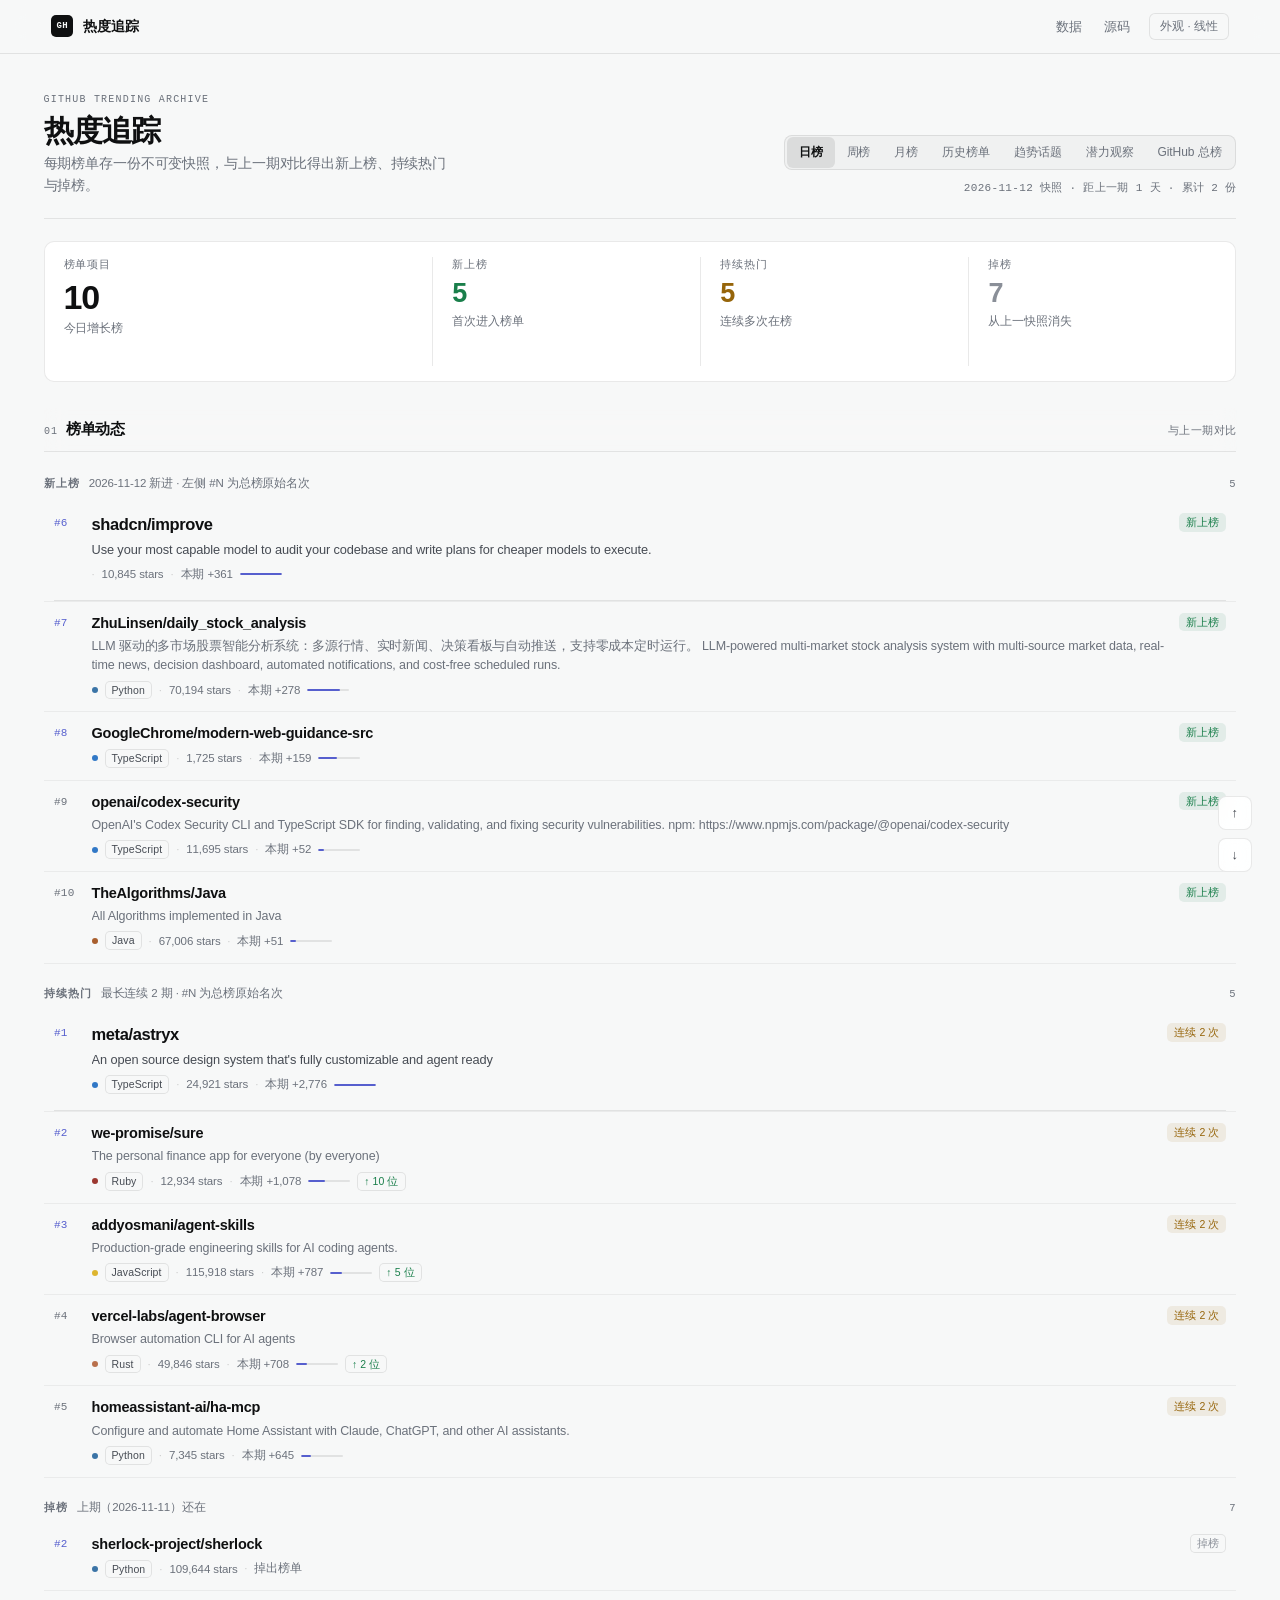
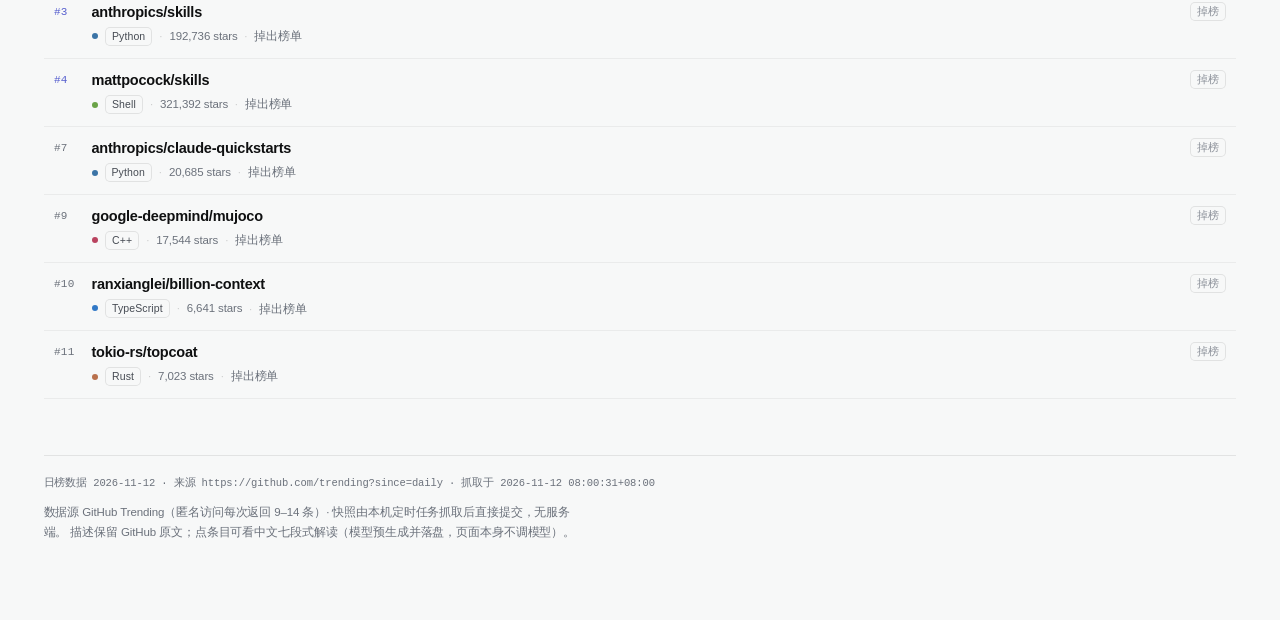
==== index.html @ ad732424 "feat(design): 新皮肤「线性」——Linear 视觉语言重做（冷调中性灰+单一靛紫、亮度递进层级、去辉光/纸纹/强调色条）；默认皮肤切换为线性，外观按钮在 线性↔纸感 间循环" ====
<!doctype html>
<html lang="zh-CN" data-skin="linear">
<head>
<meta charset="utf-8" />
<meta name="viewport" content="width=device-width, initial-scale=1" />
<title>GitHub 热度追踪 · 榜单归档</title>
<meta name="description" content="GitHub Trending 每期快照归档：新上榜、持续热门、掉榜，加上话题聚合与潜力观察。" />
<link rel="stylesheet" href="assets/styles.css?v=22" />
</head>
<body>
<header class="topbar">
  <a class="brand" href="./">
    <span class="brand-mark" aria-hidden="true">GH</span>
    <span class="brand-text">热度追踪</span>
  </a>
  <nav class="topnav" aria-label="站点导航">
    <button class="nav-link" id="dataLink" type="button">数据</button>
    <a class="nav-link" href="https://github.com/honor-99/github-trending" target="_blank" rel="noopener">源码</a>
    <button class="nav-pill" id="skinToggle" type="button" aria-label="切换外观">外观 · 线性</button>
  </nav>
</header>

<main class="shell" id="top">

  <section class="console-head">
    <div class="console-title">
      <p class="eyebrow">GitHub Trending Archive</p>
      <h1>热度追踪</h1>
      <p class="console-lede">每期榜单存一份不可变快照，与上一期对比得出新上榜、持续热门与掉榜。</p>
    </div>
    <div class="console-tools">
      <div class="segmented" role="tablist" aria-label="榜单周期">
        <span class="seg-indicator" aria-hidden="true"></span>
        <button role="tab" data-period="daily" aria-selected="true">日榜</button>
        <button role="tab" data-period="weekly" aria-selected="false">周榜</button>
        <button role="tab" data-period="monthly" aria-selected="false">月榜</button>
        <button role="tab" data-period="history" aria-selected="false">历史榜单</button>
        <button role="tab" data-period="topics" aria-selected="false">趋势话题</button>
        <button role="tab" data-period="potential" aria-selected="false">潜力观察</button>
        <button role="tab" data-period="github" aria-selected="false">GitHub 总榜</button>
      </div>
      <p class="console-status" id="controlsMeta"></p>
    </div>
  </section>

  <section class="kpis" id="kpis" aria-live="polite"></section>

  <p class="notice" id="notice" hidden></p>

  <div class="board-grid board-grid--wide">

    <section class="col col--rank" id="rankCol">
      <header class="col-head">
        <span class="col-index">01</span>
        <h2 id="rankTitle">榜单动态</h2>
        <span class="col-hint" id="rankHint">与上一期对比</span>
      </header>

      <section class="block" id="block-history" hidden>
        <div class="block-head">
          <div class="block-title">
            <h3>全部上榜项目</h3>
            <span class="block-sub" id="histSub"></span>
          </div>
          <span class="block-count" id="histCount"></span>
        </div>
        <ol class="list" id="list-history"></ol>
      </section>

      <section class="block" id="block-github" hidden>
        <div class="block-head">
          <div class="block-title">
            <h3>按 star 总数</h3>
            <span class="block-sub" id="ghSub"></span>
          </div>
          <button class="block-refresh" id="ghRefresh" type="button">重新拉取</button>
        </div>
        <ol class="list" id="list-github"></ol>
      </section>

      <section class="block" id="block-new" hidden>
        <div class="block-head">
          <div class="block-title">
            <h3>新上榜</h3>
            <span class="block-sub" id="newSub"></span>
          </div>
          <span class="block-count" id="newCount"></span>
        </div>
        <ol class="list" id="list-new"></ol>
      </section>

      <section class="block" id="block-hot" hidden>
        <div class="block-head">
          <div class="block-title">
            <h3>持续热门</h3>
            <span class="block-sub" id="hotSub"></span>
          </div>
          <span class="block-count" id="hotCount"></span>
        </div>
        <ol class="list" id="list-hot"></ol>
      </section>

      <section class="block" id="block-drop" hidden>
        <div class="block-head">
          <div class="block-title">
            <h3>掉榜</h3>
            <span class="block-sub" id="dropSub"></span>
          </div>
          <span class="block-count" id="dropCount"></span>
        </div>
        <ol class="list list--muted" id="list-drop"></ol>
      </section>

      <section class="block" id="block-empty" hidden>
        <p class="empty" id="emptyText"></p>
      </section>
    </section>

    <section class="col col--topics" id="topics" hidden>
      <header class="col-head">
        <span class="col-index">02</span>
        <h2>趋势话题</h2>
        <span class="col-hint" id="topicsSub"></span>
      </header>
      <div class="topic-list" id="topicList"></div>
      <p class="col-note" id="topicsNote"></p>
    </section>

    <section class="col col--potential" id="potential" hidden>
      <header class="col-head">
        <span class="col-index">03</span>
        <h2>潜力观察</h2>
        <span class="col-hint" id="potentialSub"></span>
      </header>
      <ol class="list" id="potentialList"></ol>
      <p class="col-note" id="potentialNote"></p>
    </section>

  </div>

  <footer class="foot">
    <p id="footSource"></p>
    <p class="foot-dim">
      数据源 GitHub Trending（匿名访问每次返回 9–14 条）· 快照由本机定时任务抓取后直接提交，无服务端。
      描述保留 GitHub 原文；点条目可看中文七段式解读（模型预生成并落盘，页面本身不调模型）。
    </p>
  </footer>
</main>

<div class="drawer" id="drawer" hidden>
  <div class="drawer-backdrop" data-close></div>
  <aside class="drawer-panel" role="dialog" aria-modal="true" aria-labelledby="drawerTitle">
    <header class="drawer-head">
      <div class="drawer-head-main">
        <p class="eyebrow" id="drawerEyebrow">Project Notes</p>
        <h2 id="drawerTitle"></h2>
        <div class="meta" id="drawerMeta"></div>
      </div>
      <button class="drawer-close" data-close aria-label="关闭详情">✕</button>
    </header>
    <div class="drawer-body" id="drawerBody"></div>
  </aside>
</div>

<!-- 右下角快捷滚动 -->
<div class="scroll-jump">
  <button class="scroll-btn" id="toTop" type="button" aria-label="回到顶部" title="回到顶部">&#8593;</button>
  <button class="scroll-btn" id="toBottom" type="button" aria-label="回到底部" title="回到底部">&#8595;</button>
</div>

<script src="assets/app.js?v=17"></script>
</body>
</html>
---- assets/styles.css ----
/* ─────────────────────────────────────────────────────────────
   GitHub 热度追踪 · Monitor 型控制台
   两套外观：paper（暖纸 / 衬线 / 砖红）· slate（冷灰 / 无衬线 / 靛蓝）
   材质：纸纹 + 环境光 + 发丝分隔线；动效：分层入场 + 弹性悬停
   ───────────────────────────────────────────────────────────── */

/* ════════ paper ════════ */
html[data-skin="paper"] {
  --bg: #f4f1ea;
  --bg-elevated: #fffdf8;
  --panel: #fffdf8;
  --ink: #1a1712;
  --ink-2: #4a4438;
  --muted: #8b8374;
  --line: rgba(26, 23, 18, .12);
  --line-strong: rgba(26, 23, 18, .2);
  --line-soft: rgba(26, 23, 18, .06);
  --rule: rgba(26, 23, 18, .15);
  --accent: #a3402a;
  --accent-soft: rgba(163, 64, 42, .09);
  --new: #2c6642;
  --new-bg: rgba(44, 102, 66, .1);
  --hot: #8f610d;
  --hot-bg: rgba(143, 97, 13, .1);
  --drop: #8b8374;
  --drop-bg: rgba(26, 23, 18, .045);
  --radius: 5px;
  --radius-sm: 3px;
  --ring: 0 0 0 1px var(--line);
  --shadow-card: 0 0 0 1px var(--line), 0 1px 1px rgba(52, 42, 26, .04),
                 0 22px 44px -34px rgba(52, 42, 26, .55);
  --shadow-lift: 0 0 0 1px var(--line-strong), 0 2px 4px rgba(52, 42, 26, .05),
                 0 26px 50px -34px rgba(52, 42, 26, .6);
  --glow-a: rgba(163, 64, 42, .07);
  --glow-b: rgba(180, 150, 90, .08);
  --grain-opacity: .045;
  --grain-blend: multiply;
  --sans: -apple-system, BlinkMacSystemFont, "Segoe UI", "PingFang SC", "Hiragino Sans GB",
          "Microsoft YaHei", "Noto Sans SC", Roboto, Helvetica, Arial, sans-serif;
  --serif: "Songti SC", "SimSun", "Noto Serif SC", "Source Han Serif SC", Georgia,
           "Times New Roman", serif;
  --mono: ui-monospace, SFMono-Regular, "SF Mono", Menlo, Consolas, "Liberation Mono", monospace;
  --head-font: var(--serif);
  --num-font: var(--serif);
  --h1-size: 38px;
  --kpi-radius: 7px;
}

@media (prefers-color-scheme: dark) {
  html[data-skin="paper"] {
    --bg: #121110;
    --bg-elevated: #1a1815;
    --panel: #1a1815;
    --ink: #f4efe4;
    --ink-2: #c5bdae;
    --muted: #948c7d;
    --line: rgba(244, 239, 228, .13);
    --line-strong: rgba(244, 239, 228, .24);
    --line-soft: rgba(244, 239, 228, .07);
    --rule: rgba(244, 239, 228, .17);
    --accent: #e2836a;
    --accent-soft: rgba(226, 131, 106, .14);
    --new: #7fc79f;
    --new-bg: rgba(127, 199, 159, .13);
    --hot: #e3b86c;
    --hot-bg: rgba(227, 184, 108, .13);
    --drop: #948c7d;
    --drop-bg: rgba(244, 239, 228, .07);
    --shadow-card: 0 0 0 1px var(--line), 0 24px 48px -36px rgba(0, 0, 0, .95);
    --shadow-lift: 0 0 0 1px var(--line-strong), 0 28px 54px -34px rgba(0, 0, 0, 1);
    --glow-a: rgba(226, 131, 106, .09);
    --glow-b: rgba(200, 170, 110, .06);
    --grain-opacity: .05;
    --grain-blend: screen;
  }
}

/* ════════ slate ════════ */
html[data-skin="slate"] {
  --bg: #f2f4f9;
  --bg-elevated: #ffffff;
  --panel: #ffffff;
  --ink: #0f131b;
  --ink-2: #414a5b;
  --muted: #727d90;
  --line: rgba(15, 19, 27, .1);
  --line-strong: rgba(15, 19, 27, .2);
  --line-soft: rgba(15, 19, 27, .045);
  --rule: rgba(15, 19, 27, .13);
  --accent: #4655cc;
  --accent-soft: rgba(70, 85, 204, .09);
  --new: #0d7448;
  --new-bg: rgba(13, 116, 72, .1);
  --hot: #8f500a;
  --hot-bg: rgba(143, 80, 10, .1);
  --drop: #727d90;
  --drop-bg: rgba(15, 19, 27, .05);
  --radius: 11px;
  --radius-sm: 7px;
  --ring: 0 0 0 1px var(--line);
  --shadow-card: 0 0 0 1px var(--line), 0 1px 2px rgba(15, 19, 27, .04),
                 0 24px 46px -34px rgba(15, 19, 27, .4);
  --shadow-lift: 0 0 0 1px var(--line-strong), 0 2px 5px rgba(15, 19, 27, .06),
                 0 28px 52px -32px rgba(15, 19, 27, .45);
  --glow-a: rgba(70, 85, 204, .07);
  --glow-b: rgba(120, 190, 230, .07);
  --grain-opacity: .03;
  --grain-blend: multiply;
  --sans: -apple-system, BlinkMacSystemFont, "Segoe UI", "PingFang SC", "Hiragino Sans GB",
          "Microsoft YaHei", "Noto Sans SC", Roboto, Helvetica, Arial, sans-serif;
  --serif: var(--sans);
  --mono: ui-monospace, SFMono-Regular, "SF Mono", Menlo, Consolas, "Liberation Mono", monospace;
  --head-font: var(--sans);
  --num-font: var(--mono);
  --h1-size: 30px;
  --kpi-radius: 13px;
}

@media (prefers-color-scheme: dark) {
  html[data-skin="slate"] {
    --bg: #090b10;
    --bg-elevated: #101319;
    --panel: #101319;
    --ink: #e9edf5;
    --ink-2: #aeb7c6;
    --muted: #78839a;
    --line: rgba(233, 237, 245, .1);
    --line-strong: rgba(233, 237, 245, .2);
    --line-soft: rgba(233, 237, 245, .055);
    --rule: rgba(233, 237, 245, .13);
    --accent: #8f9cff;
    --accent-soft: rgba(143, 156, 255, .14);
    --new: #4ade80;
    --new-bg: rgba(74, 222, 128, .12);
    --hot: #f3c268;
    --hot-bg: rgba(243, 194, 104, .12);
    --drop: #78839a;
    --drop-bg: rgba(233, 237, 245, .07);
    --shadow-card: 0 0 0 1px var(--line), 0 24px 48px -36px rgba(0, 0, 0, .95);
    --shadow-lift: 0 0 0 1px var(--line-strong), 0 30px 56px -34px rgba(0, 0, 0, 1);
    --glow-a: rgba(143, 156, 255, .1);
    --glow-b: rgba(90, 170, 220, .06);
    --grain-opacity: .045;
    --grain-blend: screen;
  }
}

/* ════════ 基底：材质与氛围 ════════ */
* { box-sizing: border-box; }
/* [hidden] 必须压过组件自己的 display（.col 是 display:grid，否则 hidden 形同虚设） */
[hidden] { display: none !important; }
html { -webkit-text-size-adjust: 100%; scroll-behavior: smooth; }

body {
  margin: 0;
  background-color: var(--bg);
  color: var(--ink);
  font-family: var(--sans);
  font-size: 15px;
  line-height: 1.6;
  letter-spacing: -.003em;
  -webkit-font-smoothing: antialiased;
  text-rendering: optimizeLegibility;
  position: relative;
  min-height: 100vh;
}

/* 环境光：左上暖、右上冷，固定不随滚动 */
body::before {
  content: "";
  position: fixed; inset: 0; z-index: 0; pointer-events: none;
  background:
    radial-gradient(58vw 42vh at 8% -6%, var(--glow-a), transparent 70%),
    radial-gradient(52vw 38vh at 96% -10%, var(--glow-b), transparent 72%);
}

/* 纸纹：极低透明度噪点，让纯色块不"数码" */
body::after {
  content: "";
  position: fixed; inset: 0; z-index: 0; pointer-events: none;
  opacity: var(--grain-opacity);
  mix-blend-mode: var(--grain-blend);
  background-image: url("data:image/svg+xml,%3Csvg xmlns='http://www.w3.org/2000/svg' width='180' height='180'%3E%3Cfilter id='n'%3E%3CfeTurbulence type='fractalNoise' baseFrequency='.82' numOctaves='3' stitchTiles='stitch'/%3E%3C/filter%3E%3Crect width='180' height='180' filter='url(%23n)'/%3E%3C/svg%3E");
}

.topbar, .shell, .drawer { position: relative; z-index: 1; }

a { color: inherit; text-decoration: none; }
button { font: inherit; color: inherit; }
::selection { background: var(--accent-soft); }
:focus-visible { outline: 2px solid var(--accent); outline-offset: 3px; border-radius: 2px; }

/* ════════ 顶栏 ════════ */
.topbar {
  position: sticky; top: 0; z-index: 40;
  display: flex; align-items: center; justify-content: space-between; gap: 24px;
  height: 58px; padding: 0 max(26px, 4vw);
  background: color-mix(in srgb, var(--bg) 76%, transparent);
  backdrop-filter: saturate(200%) blur(16px);
  border-bottom: 1px solid transparent;
  border-image: linear-gradient(to right, transparent, var(--line) 18%, var(--line) 82%, transparent) 1;
}
.brand { display: inline-flex; align-items: center; gap: 10px; }
.brand-mark {
  display: grid; place-items: center;
  width: 23px; height: 23px; border-radius: var(--radius-sm);
  background: var(--ink); color: var(--bg);
  font-family: var(--mono); font-size: 8.5px; font-weight: 700; letter-spacing: .04em;
}
.brand-text {
  font-family: var(--head-font);
  font-size: 15px; font-weight: 600; letter-spacing: -.012em;
}

.topnav { display: flex; align-items: center; gap: 4px; }
.nav-link {
  padding: 6px 10px; border: 0; border-radius: var(--radius-sm);
  background: transparent; cursor: pointer;
  font-size: 13px; font-weight: 500; color: var(--muted);
  transition: color .18s ease, background .18s ease;
}
.nav-link:hover { color: var(--ink); background: var(--line-soft); }
.nav-pill {
  margin-left: 6px; padding: 5px 13px;
  border: 0; border-radius: 999px; cursor: pointer;
  background: transparent; box-shadow: var(--ring);
  font-size: 12px; font-weight: 500; color: var(--muted);
  transition: color .18s ease, box-shadow .18s ease, background .18s ease;
}
.nav-pill:hover { color: var(--ink); background: var(--bg-elevated); box-shadow: 0 0 0 1px var(--line-strong); }

/* ════════ 页头 ════════ */
.shell {
  max-width: 1480px;
  margin: 0 auto;
  padding: 46px max(26px, 4vw) 88px;
}

.console-head {
  display: flex; align-items: flex-end; justify-content: space-between;
  gap: 32px; flex-wrap: wrap;
  padding-bottom: 26px;
  border-bottom: 1px solid var(--rule);
}
.console-title { display: grid; gap: 8px; min-width: 0; max-width: 60ch; }
.eyebrow {
  margin: 0;
  font-family: var(--mono);
  font-size: 10.5px; font-weight: 500;
  letter-spacing: .2em; text-transform: uppercase;
  color: var(--muted);
}
.console-title h1 {
  margin: 0;
  font-family: var(--head-font);
  font-size: var(--h1-size); font-weight: 600;
  letter-spacing: -.028em; line-height: 1.06;
}
html[data-skin="slate"] .console-title h1 { letter-spacing: -.045em; }
.console-lede {
  margin: 0;
  font-size: 14.5px; line-height: 1.7; color: var(--ink-2);
  max-width: 46ch;
}

.console-tools { display: grid; gap: 10px; justify-items: end; }
.console-status {
  margin: 0;
  font-family: var(--mono);
  font-size: 11px; letter-spacing: .03em; color: var(--muted);
  font-variant-numeric: tabular-nums;
  /* 单行 + 省略号：不同 tab 的元信息长短不一，避免换行把页头撑高 */
  max-width: 100%; min-width: 0;
  white-space: nowrap; overflow: hidden; text-overflow: ellipsis;
}

/* 分段控件：滑动指示器 */
.segmented {
  position: relative;
  display: inline-flex; padding: 2px;
  border-radius: 999px;
  max-width: 100%; overflow-x: auto; scrollbar-width: none;
  background: var(--bg-elevated);
  box-shadow: var(--ring), inset 0 1px 0 rgba(255, 255, 255, .4);
}
.segmented::-webkit-scrollbar { display: none; }
html[data-skin="paper"] .segmented { border-radius: var(--radius-sm); }
.seg-indicator {
  position: absolute; top: 2px; left: 2px; height: calc(100% - 4px);
  border-radius: 999px; background: var(--ink);
  transition: transform .34s cubic-bezier(.22, .8, .24, 1), width .34s cubic-bezier(.22, .8, .24, 1);
  z-index: 0;
}
html[data-skin="paper"] .seg-indicator { border-radius: var(--radius-sm); }
.segmented button {
  position: relative; z-index: 1;
  flex: 0 0 auto; white-space: nowrap;
  padding: 6px 16px; border: 0; border-radius: 999px; cursor: pointer;
  background: transparent;
  font-size: 12.5px; font-weight: 500; color: var(--muted);
  transition: color .22s ease;
}
html[data-skin="paper"] .segmented button { border-radius: var(--radius-sm); }
.segmented button:hover { color: var(--ink); }
.segmented button[aria-selected="true"] { color: var(--bg); font-weight: 600; }

/* ════════ KPI 账条 ════════ */
.kpis {
  display: grid;
  grid-template-columns: 1.45fr 1fr 1fr 1fr;
  margin-top: 28px;
  border-radius: var(--kpi-radius);
  background: var(--bg-elevated);
  box-shadow: var(--shadow-card);
  overflow: hidden;
  min-height: 141px;
  position: relative;
}
/* 读取中：保留骨架占位，只做微光扫过，尺寸不变 */
.kpis.is-loading .kpi { opacity: .45; transition: opacity .2s ease; }
.kpis.is-loading::after {
  content: ""; position: absolute; inset: 0; pointer-events: none;
  background: linear-gradient(100deg, transparent 15%,
    color-mix(in srgb, var(--bg) 55%, transparent) 50%, transparent 85%);
  animation: kpi-sweep 1.1s linear infinite;
}
@keyframes kpi-sweep { from { transform: translateX(-100%); } to { transform: translateX(100%); } }
@media (prefers-reduced-motion: reduce) {
  .kpis.is-loading::after { animation: none; }
}
.kpi { padding: 18px 22px 20px; min-width: 0; position: relative; }
.kpi + .kpi::before {
  content: ""; position: absolute; left: 0; top: 14px; bottom: 14px; width: 1px;
  background: linear-gradient(to bottom, transparent, var(--line) 20%, var(--line) 80%, transparent);
}
.kpi-label {
  font-family: var(--mono); font-size: 10px; font-weight: 500;
  letter-spacing: .14em; text-transform: uppercase; color: var(--muted);
}
.kpi-value {
  margin-top: 6px;
  font-family: var(--num-font);
  font-size: 27px; font-weight: 600; letter-spacing: -.035em;
  font-variant-numeric: tabular-nums; line-height: 1;
}
.kpi:first-child .kpi-value { font-size: 40px; letter-spacing: -.045em; }
html[data-skin="slate"] .kpi-value { font-size: 25px; }
html[data-skin="slate"] .kpi:first-child .kpi-value { font-size: 36px; }
.kpi-hint {
  margin-top: 5px; font-size: 11.5px; color: var(--muted);
  /* 固定两行高度：切换 tab 时 KPI 条高度不变，避免页面跳动 */
  line-height: 18px; min-height: 36px; max-height: 36px;
  display: -webkit-box; -webkit-box-orient: vertical; -webkit-line-clamp: 2;
  overflow: hidden;
}
.kpi--new .kpi-value { color: var(--new); }
.kpi--hot .kpi-value { color: var(--hot); }
.kpi--drop .kpi-value { color: var(--drop); }
.kpis .notice { padding: 22px; }

.notice {
  margin: 18px 0 0; padding: 13px 17px;
  border-radius: var(--radius-sm);
  background: var(--hot-bg); color: var(--ink-2);
  font-size: 13px; line-height: 1.7;
  box-shadow: inset 2px 0 0 var(--hot);
}

/* ════════ 三列 ════════ */
.board-grid {
  display: grid; grid-template-columns: 1.32fr 1fr 1fr;
  align-items: start; gap: 0;
  margin-top: 34px;
}
.col { min-width: 0; display: grid; align-content: start; }

@media (min-width: 1181px) {
  .col { padding: 0 32px; }
  .col:first-child { padding-left: 0; }
  .col:last-child { padding-right: 0; }
  /* 分隔线两端渐隐，避免"三张表"的生硬感 */
  .col--topics::before, .col--potential::before {
    content: ""; position: absolute; left: 0; top: 0; bottom: 0; width: 1px;
    background: linear-gradient(to bottom, transparent, var(--line) 6%, var(--line) 88%, transparent);
  }
  .col--topics, .col--potential { position: relative; }
}

.col-head {
  position: sticky; top: 58px; z-index: 10;
  display: flex; align-items: baseline; gap: 10px;
  padding: 10px 0 11px; margin-bottom: 6px;
  background: color-mix(in srgb, var(--bg) 90%, transparent);
  backdrop-filter: saturate(170%) blur(12px);
  border-bottom: 1px solid var(--rule);
}
.col-index {
  font-family: var(--mono); font-size: 10px; font-weight: 500;
  letter-spacing: .12em; color: var(--accent);
}
.col-head h2 {
  margin: 0;
  font-family: var(--head-font);
  font-size: 17px; font-weight: 600; letter-spacing: -.022em;
}
html[data-skin="slate"] .col-head h2 { font-size: 15px; letter-spacing: -.01em; }
.col-hint {
  margin-left: auto;
  min-width: 0;
  font-family: var(--mono);
  font-size: 10px; letter-spacing: .04em; color: var(--muted);
  font-variant-numeric: tabular-nums;
  overflow: hidden; text-overflow: ellipsis; white-space: nowrap;
}
.col-note {
  margin: 18px 0 0; padding-top: 12px;
  border-top: 1px dashed var(--line-soft);
  font-size: 11.5px; line-height: 1.75; color: var(--muted);
}

/* ════════ 区块 ════════ */
.block { padding-top: 22px; }
.block-head {
  display: flex; align-items: baseline; justify-content: space-between;
  gap: 12px; margin-bottom: 8px;
}
.block-title { display: flex; align-items: baseline; gap: 9px; min-width: 0; }
.block-head h3 {
  margin: 0;
  font-family: var(--mono);
  font-size: 10.5px; font-weight: 600; letter-spacing: .16em;
  text-transform: uppercase; color: var(--muted);
}
.block-sub {
  min-width: 0;
  font-size: 11.5px; color: var(--muted);
  overflow: hidden; text-overflow: ellipsis; white-space: nowrap;
}
.block-count {
  flex: none;
  font-family: var(--mono); font-size: 10.5px; font-weight: 500;
  letter-spacing: .08em; color: var(--muted);
  font-variant-numeric: tabular-nums;
}

/* ════════ 条目 ════════ */
.list { list-style: none; margin: 0; padding: 0; }

.item {
  position: relative;
  display: grid;
  grid-template-columns: 28px minmax(0, 1fr) auto;
  align-items: start; gap: 14px;
  padding: 14px 12px 15px;
  border-radius: var(--radius-sm);
  border-bottom: 1px solid var(--line-soft);
  transition: background .24s ease, box-shadow .24s ease, transform .24s cubic-bezier(.22,.8,.24,1);
  animation: rise .52s cubic-bezier(.22, .8, .24, 1) both;
  animation-delay: calc(70ms + var(--i, 0) * 26ms);
}
.item:last-child { border-bottom: 0; }
.item--clickable { cursor: pointer; }
.item--clickable:hover {
  background: var(--bg-elevated);
  box-shadow: var(--shadow-lift);
  transform: translateY(-1px);
  border-bottom-color: transparent;
  z-index: 2;
}
.item--clickable:focus-visible { outline: 2px solid var(--accent); outline-offset: -2px; }
.list--muted .item { opacity: .62; }
.list--muted .item:hover { opacity: 1; }

/* 首条：编辑部式的"头条"处理 */
.item--lead { padding-top: 18px; padding-bottom: 20px; }
.item--lead::after {
  content: ""; position: absolute; left: 12px; right: 12px; bottom: 0; height: 1px;
  background: linear-gradient(to right, var(--line-strong), transparent 70%);
}
.item--lead .name { font-size: 18px; letter-spacing: -.03em; line-height: 1.25; }
html[data-skin="slate"] .item--lead .name { font-size: 17px; }
.item--lead .desc { -webkit-line-clamp: 3; font-size: 13px; color: var(--ink-2); }
.item--lead .rank { font-size: 12px; }

.rank {
  font-family: var(--mono); font-size: 11px; font-weight: 500;
  color: var(--muted); font-variant-numeric: tabular-nums;
  padding-top: 3px; letter-spacing: .04em;
  transition: color .2s ease;
}
.item:nth-child(-n+3) .rank { color: var(--accent); }
.item--clickable:hover .rank { color: var(--accent); }

.item-main { min-width: 0; display: grid; gap: 5px; }

.name {
  font-size: 15px; font-weight: 600; letter-spacing: -.014em;
  line-height: 1.35; word-break: break-word;
}
a.name:hover { color: var(--accent); }
.name-row { display: flex; align-items: baseline; justify-content: space-between; gap: 12px; }

.desc {
  margin: 0;
  font-size: 12.8px; line-height: 1.65; color: var(--muted);
  display: -webkit-box; -webkit-line-clamp: 2; -webkit-box-orient: vertical;
  overflow: hidden;
}

.meta {
  display: flex; flex-wrap: wrap; align-items: center; gap: 8px;
  margin-top: 2px;
  font-size: 11.5px; color: var(--muted);
  font-variant-numeric: tabular-nums;
}
.dot-sep::before { content: "·"; margin-right: 8px; color: var(--line-strong); }

.lang-dot {
  width: 7px; height: 7px; border-radius: 50%;
  background: var(--lang, var(--muted)); flex: none;
  box-shadow: 0 0 0 2px color-mix(in srgb, var(--lang, var(--muted)) 16%, transparent);
}
.lang-dot[data-lang="typescript"] { --lang: #3178c6; }
.lang-dot[data-lang="javascript"] { --lang: #ddb52f; }
.lang-dot[data-lang="python"] { --lang: #3b74a6; }
.lang-dot[data-lang="rust"] { --lang: #b9704c; }
.lang-dot[data-lang="go"] { --lang: #43a0c4; }
.lang-dot[data-lang="java"] { --lang: #a95f2e; }
.lang-dot[data-lang="c"] { --lang: #767b84; }
.lang-dot[data-lang="c++"] { --lang: #b9435f; }
.lang-dot[data-lang="c#"] { --lang: #3d7a4b; }
.lang-dot[data-lang="shell"] { --lang: #6aa347; }
.lang-dot[data-lang="ruby"] { --lang: #9c3830; }
.lang-dot[data-lang="php"] { --lang: #5a67a0; }
.lang-dot[data-lang="css"] { --lang: #674a95; }
.lang-dot[data-lang="scss"] { --lang: #a9557f; }
.lang-dot[data-lang="html"] { --lang: #c15634; }
.lang-dot[data-lang="swift"] { --lang: #c65834; }
.lang-dot[data-lang="kotlin"] { --lang: #7f5fb5; }
.lang-dot[data-lang="dart"] { --lang: #2a93a8; }
.lang-dot[data-lang="vue"] { --lang: #3d9270; }
.lang-dot[data-lang="zig"] { --lang: #b8823c; }
.lang-dot[data-lang="lua"] { --lang: #4e5c85; }
.lang-dot[data-lang="jupyter"] { --lang: #b8752c; }
.lang-dot[data-lang="astro"] { --lang: #ac5537; }
.lang-dot[data-lang="svelte"] { --lang: #b84230; }
.lang-dot[data-lang="elixir"] { --lang: #74478a; }
.lang-dot[data-lang="haskell"] { --lang: #584e74; }
.lang-dot[data-lang="dockerfile"] { --lang: #35709c; }

.gain-bar {
  display: inline-block; width: 52px; height: 3px;
  border-radius: 999px; overflow: hidden;
  background: var(--line-soft); vertical-align: middle;
}
.gain-fill {
  display: block; height: 100%; border-radius: 999px;
  background: linear-gradient(90deg, color-mix(in srgb, var(--accent) 38%, transparent), var(--accent));
  transition: width .6s cubic-bezier(.22, .8, .24, 1);
}

.badge {
  display: inline-flex; align-items: center;
  padding: 2px 8px; border-radius: 999px;
  font-size: 10.5px; font-weight: 500; letter-spacing: .01em;
  background: var(--drop-bg); color: var(--drop);
  white-space: nowrap;
}
.badge--lang { background: transparent; color: var(--ink-2); padding: 0 2px 0 0; }
.badge--new { background: var(--new-bg); color: var(--new); }
.badge--hot { background: var(--hot-bg); color: var(--hot); }
.badge--drop { background: var(--drop-bg); color: var(--drop); }
.badge--up { background: var(--new-bg); color: var(--new); }
.badge--down { background: var(--hot-bg); color: var(--hot); }
.badge--ai { background: var(--accent-soft); color: var(--accent); }
.badge--period {
  background: transparent; color: var(--ink-2);
  box-shadow: inset 0 0 0 1px var(--line);
}

.score {
  flex: none;
  font-family: var(--num-font); font-size: 13px; font-weight: 600;
  color: var(--accent); font-variant-numeric: tabular-nums;
  padding: 2px 8px; border-radius: 999px;
  background: var(--accent-soft);
}

.empty {
  margin: 20px 0; padding: 24px;
  border-radius: var(--radius);
  background: var(--bg-elevated);
  box-shadow: var(--shadow-card);
  font-size: 13px; line-height: 1.8; color: var(--muted);
}

/* ════════ 话题 ════════ */
.topic-list { display: grid; gap: 20px; padding-top: 18px; }
.topic {
  display: grid; gap: 7px;
  animation: rise .52s cubic-bezier(.22, .8, .24, 1) both;
  animation-delay: calc(90ms + var(--i, 0) * 34ms);
}
.topic-head { display: flex; align-items: baseline; justify-content: space-between; gap: 12px; }
.topic-name {
  font-family: var(--head-font);
  font-size: 14px; font-weight: 600; letter-spacing: -.014em;
}
html[data-skin="slate"] .topic-name { font-size: 13px; }
.topic-stat {
  flex: none;
  font-family: var(--mono); font-size: 10px; letter-spacing: .06em;
  color: var(--muted); font-variant-numeric: tabular-nums;
}
.topic-bar {
  height: 6px; border-radius: 999px; overflow: hidden;
  background: var(--line-soft);
}
.topic-fill {
  display: block; height: 100%; border-radius: 999px;
  background: linear-gradient(90deg, color-mix(in srgb, var(--accent) 32%, transparent), var(--accent));
  transition: width .7s cubic-bezier(.22, .8, .24, 1);
}
html[data-skin="paper"] .topic-bar, html[data-skin="paper"] .topic-fill { border-radius: 1px; }
.topic-meta {
  display: flex; flex-wrap: wrap; align-items: center; gap: 8px;
  font-size: 11px; color: var(--muted); font-variant-numeric: tabular-nums;
}
.topic-repos { display: flex; flex-wrap: wrap; gap: 6px; }
.chip {
  padding: 3px 9px; border-radius: 999px; cursor: pointer;
  border: 0; background: transparent; box-shadow: var(--ring);
  font-size: 11px; color: var(--ink-2); font-weight: 500;
  max-width: 100%; overflow: hidden; text-overflow: ellipsis; white-space: nowrap;
  transition: color .18s ease, box-shadow .18s ease, background .18s ease, transform .18s ease;
}
.chip:hover {
  color: var(--accent); background: var(--accent-soft);
  box-shadow: 0 0 0 1px color-mix(in srgb, var(--accent) 55%, transparent);
  transform: translateY(-1px);
}

/* ════════ 页脚 ════════ */
.foot {
  margin-top: 64px; padding-top: 22px;
  border-top: 1px solid var(--rule);
  display: grid; gap: 9px;
}
.foot p { margin: 0; font-size: 11.5px; line-height: 1.8; color: var(--muted); }
.foot #footSource { font-family: var(--mono); font-size: 10.5px; font-variant-numeric: tabular-nums; }
.foot-dim { max-width: 86ch; }

/* ════════ 抽屉 ════════ */
.drawer { position: fixed; inset: 0; z-index: 60; }
.drawer-backdrop {
  position: absolute; inset: 0;
  background: color-mix(in srgb, var(--ink) 30%, transparent);
  backdrop-filter: blur(2px);
  opacity: 0; transition: opacity .26s ease;
}
.drawer.is-open .drawer-backdrop { opacity: 1; }
.drawer-panel {
  position: absolute; top: 0; right: 0; bottom: 0;
  width: min(640px, 100%);
  display: flex; flex-direction: column;
  background: var(--bg-elevated);
  box-shadow: inset 1px 0 0 var(--line), -40px 0 80px -50px rgba(0, 0, 0, .6);
  transform: translateX(22px); opacity: .2;
  transition: transform .34s cubic-bezier(.22, .8, .24, 1), opacity .26s ease;
}
.drawer.is-open .drawer-panel { transform: none; opacity: 1; }
.drawer-head {
  display: flex; align-items: flex-start; justify-content: space-between;
  gap: 16px; padding: 24px 28px 18px;
  border-bottom: 1px solid var(--rule);
}
.drawer-head-main { min-width: 0; }
.drawer-head h2 {
  margin: 9px 0 10px;
  font-family: var(--head-font);
  font-size: 22px; font-weight: 600; letter-spacing: -.028em;
  line-height: 1.28; word-break: break-word;
}
.drawer-close {
  flex: none; width: 30px; height: 30px; border-radius: 999px;
  border: 0; box-shadow: var(--ring); background: transparent;
  color: var(--muted); font-size: 12px; cursor: pointer;
  transition: color .18s ease, background .18s ease, transform .18s ease;
}
.drawer-close:hover { color: var(--ink); background: var(--line-soft); transform: rotate(90deg); }
.drawer-body { padding: 24px 28px 48px; overflow-y: auto; }
.drawer-body > * { animation: rise .4s cubic-bezier(.22, .8, .24, 1) both; }
.drawer-body > *:nth-child(1) { animation-delay: 40ms; }
.drawer-body > *:nth-child(2) { animation-delay: 80ms; }
.drawer-body > *:nth-child(3) { animation-delay: 110ms; }
.drawer-body > *:nth-child(n+4) { animation-delay: 140ms; }

.quote {
  margin: 0 0 26px; padding: 18px 20px;
  border-radius: var(--radius);
  background: var(--accent-soft);
  box-shadow: inset 2px 0 0 var(--accent);
}
.quote-label {
  margin: 0 0 7px;
  font-family: var(--mono); font-size: 9.5px; font-weight: 500;
  letter-spacing: .2em; text-transform: uppercase; color: var(--accent);
}
.quote-text {
  margin: 0;
  font-family: var(--head-font);
  font-size: 16.5px; font-weight: 550; line-height: 1.55; letter-spacing: -.016em;
}

.sec-title {
  margin: 28px 0 10px;
  font-family: var(--mono);
  font-size: 10px; font-weight: 500; letter-spacing: .18em;
  text-transform: uppercase; color: var(--muted);
}
.sec-title:first-child { margin-top: 0; }
.sec-text { margin: 0; color: var(--ink-2); font-size: 14px; line-height: 1.82; }
.sec-text--dim { color: var(--muted); font-size: 13px; }

.sec-list { list-style: none; margin: 0; padding: 0; display: grid; gap: 10px; }
.sec-item { display: grid; grid-template-columns: 18px minmax(0, 1fr); gap: 10px; align-items: start; }
.sec-mark {
  display: grid; place-items: center;
  width: 18px; height: 18px; margin-top: 3px;
  border-radius: 4px; font-size: 10px; font-weight: 600;
  background: var(--line-soft); color: var(--ink-2);
  font-variant-numeric: tabular-nums;
}
.sec-list--check .sec-mark { background: var(--new-bg); color: var(--new); }
.sec-list--number .sec-mark { background: var(--accent-soft); color: var(--accent); }
.sec-list--warn .sec-mark { background: var(--hot-bg); color: var(--hot); }
.sec-item-text { color: var(--ink-2); font-size: 13.5px; line-height: 1.75; }

.prov {
  display: flex; flex-wrap: wrap; align-items: center; gap: 10px;
  margin-top: 30px; padding-top: 16px;
  border-top: 1px dashed var(--line);
}
.prov-text {
  font-family: var(--mono); font-size: 10px;
  letter-spacing: .03em; color: var(--muted);
  font-variant-numeric: tabular-nums;
}

.drawer-actions { display: flex; flex-wrap: wrap; gap: 9px; margin-top: 22px; }
.btn {
  display: inline-flex; align-items: center; justify-content: center;
  padding: 8px 18px; border-radius: 999px;
  font-size: 12.5px; font-weight: 550;
  border: 0; cursor: pointer;
  transition: opacity .18s ease, transform .18s cubic-bezier(.22,.8,.24,1);
}
.btn:hover { transform: translateY(-1px); opacity: .9; }
.btn--primary { background: var(--ink); color: var(--bg); }
.btn--ghost { background: transparent; color: var(--ink-2); box-shadow: var(--ring); }

/* ════════ 数据说明 ════════ */
.stat-grid { display: grid; grid-template-columns: repeat(3, minmax(0, 1fr)); gap: 10px; }
.stat {
  padding: 14px 16px; border-radius: var(--radius-sm);
  background: var(--bg); box-shadow: var(--ring);
}
.stat-value {
  font-family: var(--num-font); font-size: 19px; font-weight: 600;
  letter-spacing: -.025em; font-variant-numeric: tabular-nums;
}
.stat-label {
  margin-top: 4px;
  font-family: var(--mono); font-size: 9.5px; letter-spacing: .12em;
  text-transform: uppercase; color: var(--muted);
}

.data-table { width: 100%; border-collapse: collapse; font-size: 12.5px; font-variant-numeric: tabular-nums; }
.data-table th {
  text-align: left; font-weight: 500; font-size: 9.5px;
  font-family: var(--mono); letter-spacing: .14em; text-transform: uppercase;
  color: var(--muted); padding: 8px 10px 9px 0;
  border-bottom: 1px solid var(--line);
}
.data-table td { padding: 10px 10px 10px 0; border-bottom: 1px solid var(--line-soft); color: var(--ink-2); }
.data-table td.num { text-align: right; padding-right: 0; }

.field-list { margin: 0; display: grid; gap: 10px; }
.field-key { font-family: var(--mono); font-size: 11px; color: var(--accent); }
.field-desc { margin: 0 0 5px; font-size: 13px; line-height: 1.7; color: var(--ink-2); }

/* ════════ 动效 ════════ */
@keyframes rise {
  from { opacity: 0; transform: translateY(7px); }
  to { opacity: 1; transform: none; }
}

/* ════════ 响应式 ════════ */
@media (max-width: 1180px) {
  .board-grid { grid-template-columns: 1fr 1fr; gap: 26px; }
  .col--rank { grid-column: 1 / -1; }
  .col--rank .list { display: grid; grid-template-columns: 1fr 1fr; column-gap: 24px; }
  .kpis { grid-template-columns: 1.3fr 1fr 1fr 1fr; }
  .kpi:first-child .kpi-value { font-size: 34px; }
}

@media (max-width: 900px) {
  .console-head { align-items: flex-start; }
  .console-tools { justify-items: start; }
  .shell { padding-top: 34px; }
}

@media (max-width: 820px) {
  .board-grid { grid-template-columns: 1fr; gap: 30px; }
  .col--rank .list { display: block; }
  .col-head { position: static; backdrop-filter: none; }
  .kpis { grid-template-columns: repeat(2, minmax(0, 1fr)); min-height: 259px; }
  .kpi + .kpi::before { display: none; }
  .kpi:nth-child(even) { box-shadow: inset 1px 0 0 var(--line-soft); }
  .kpi:nth-child(n+3) { box-shadow: inset 0 1px 0 var(--line-soft); }
  .kpi:nth-child(even):nth-child(n+3) {
    box-shadow: inset 1px 0 0 var(--line-soft), inset 0 1px 0 var(--line-soft);
  }
  .kpi:first-child .kpi-value { font-size: 30px; }
  .stat-grid { grid-template-columns: repeat(2, minmax(0, 1fr)); }
  .item { grid-template-columns: 24px minmax(0, 1fr); }
  .item > .badge { grid-column: 2; justify-self: start; }
}

@media (max-width: 560px) {
  .shell { padding: 28px 16px 64px; }
  .topbar { padding: 0 16px; height: 54px; }
  .console-title h1 { font-size: 28px; }
  .console-lede { font-size: 13.5px; }
  .drawer-panel { width: 100%; }
  .drawer-head { padding: 20px 20px 16px; }
  .drawer-body { padding: 20px 20px 40px; }
  .brand-text { font-size: 14px; }
  .nav-link { padding: 6px 8px; font-size: 12.5px; }
  .nav-pill { padding: 4px 10px; font-size: 11px; }
  .desc { -webkit-line-clamp: 3; }
  /* 移动端触控目标 ≥ 44px */
  .chip { padding: 6px 11px; }
  .segmented button { padding: 7px 14px; }
}

@media (prefers-reduced-motion: reduce) {
  *, *::before, *::after {
    animation-duration: .001ms !important;
    animation-delay: 0ms !important;
    transition-duration: .001ms !important;
  }
  html { scroll-behavior: auto; }
}

/* ════════ Star 总榜（独立页面 · 浏览器端直连 API · 不归档）════════ */
/* 双类名提高特异性，避免被 ≤1180 / ≤820 的 .board-grid 单列/双列规则覆盖 */
.board-grid.board-grid--single { grid-template-columns: 1fr; gap: 0; }
.board-grid.board-grid--single > .col { padding: 0; }

/* 历史榜单 / GitHub 总榜：整列占满三列 */
.board-grid.board-grid--wide { grid-template-columns: 1fr; gap: 0; }
.board-grid.board-grid--wide > .col { padding: 0; }
.board-grid.board-grid--wide .col::before { display: none; }

/* GitHub 总榜刷新中：保留旧列表，只做淡化，避免页面高度塌缩再撑开 */
#list-github.is-loading { opacity: .4; transition: opacity .2s ease; }

/* 右下角快捷滚动 */
.scroll-jump {
  position: fixed; right: max(18px, 2.2vw); bottom: max(18px, 2.2vw);
  z-index: 45; display: grid; gap: 8px; justify-items: center;
}
.scroll-btn {
  width: 38px; height: 38px; display: grid; place-items: center;
  border: 0; border-radius: 50%; cursor: pointer;
  background: color-mix(in srgb, var(--bg-elevated) 90%, transparent);
  color: var(--ink-2);
  box-shadow: var(--ring), 0 8px 20px -12px rgba(30, 24, 16, .55);
  backdrop-filter: blur(8px) saturate(160%);
  font-family: var(--mono); font-size: 15px; line-height: 1;
  transition: color .18s ease, transform .18s ease, opacity .2s ease, box-shadow .18s ease;
}
.scroll-btn:hover {
  color: var(--accent); transform: translateY(-1px);
  box-shadow: 0 0 0 1px var(--line-strong), 0 10px 24px -14px rgba(30, 24, 16, .6);
}
.scroll-btn.is-off { opacity: 0; pointer-events: none; transform: scale(.9); }
@media (max-width: 560px) {
  .scroll-jump { right: 14px; bottom: 14px; gap: 6px; }
  .scroll-btn { width: 34px; height: 34px; font-size: 14px; }
}

.block-refresh {
  flex: none;
  padding: 4px 12px; border: 0; border-radius: 999px; cursor: pointer;
  background: transparent; box-shadow: var(--ring);
  font-size: 11.5px; font-weight: 500; color: var(--muted);
  transition: color .18s ease, box-shadow .18s ease, background .18s ease;
}
.block-refresh:hover:not(:disabled) { color: var(--ink); background: var(--bg-elevated); box-shadow: 0 0 0 1px var(--line-strong); }
.block-refresh:disabled { opacity: .45; cursor: progress; }
@media (max-width: 560px) {
  .segmented button { padding: 7px 10px; font-size: 12px; }
}

.stars-count {
  justify-self: end; text-align: right;
  font-family: var(--mono); font-size: 14px; font-weight: 600;
  letter-spacing: -.01em; font-variant-numeric: tabular-nums; color: var(--ink);
  padding-top: 2px; white-space: nowrap;
}
.stars-count small {
  display: block; margin-top: 2px;
  font-size: 9px; font-weight: 500; letter-spacing: .12em;
  text-transform: uppercase; color: var(--muted);
}
.item--lead .stars-count { font-size: 16px; }
.item--clickable:hover .stars-count { color: var(--accent); }

#rateStatus.is-low { color: var(--hot); }
#rateStatus.is-empty { color: var(--accent); }

@media (max-width: 520px) {
  .stars-count { font-size: 12px; }
  .stars-count small { letter-spacing: .08em; }
}

/* ≤820 时 .item 收成两列（24px + 1fr），star 数改到名称下方一行显示 */
@media (max-width: 820px) {
  .item > .stars-count {
    grid-column: 2; justify-self: start; text-align: left; padding-top: 0;
  }
  .stars-count { font-size: 12.5px; }
  .stars-count small { display: inline; margin: 0 0 0 4px; letter-spacing: .1em; }
  .item--lead .stars-count { font-size: 14px; }
}

/* ════════════════════════════════════════════════════════════
   皮肤：linear（2026-11-12 视觉重做）
   ─ 语言：Linear 式「精确工程感」：冷调中性灰 + 单一靛紫强调色
   ─ 层级：靠表面亮度递进 + 半透明发丝描边，不靠投影/辉光
   ─ 去掉：环境光、纸纹、左侧强调色条、卡片投影、位移式 hover
   ════════════════════════════════════════════════════════════ */
html[data-skin="linear"] {
  --bg: #f7f8f8;
  --bg-elevated: #ffffff;
  --panel: #ffffff;
  --ink: #0f1011;
  --ink-2: #464b53;
  --muted: #6b717b;
  --line: rgba(16, 17, 18, .09);
  --line-strong: rgba(16, 17, 18, .18);
  --line-soft: rgba(16, 17, 18, .05);
  --rule: rgba(16, 17, 18, .1);
  --accent: #565fce;
  --accent-soft: rgba(86, 95, 206, .09);
  --new: #1a7f4b;
  --new-bg: rgba(26, 127, 75, .09);
  --hot: #96650a;
  --hot-bg: rgba(150, 101, 10, .09);
  --drop: #8a8f98;
  --drop-bg: rgba(16, 17, 18, .05);
  --radius: 8px;
  --radius-sm: 5px;
  --ring: 0 0 0 1px var(--line);
  --shadow-card: 0 0 0 1px var(--line);
  --shadow-lift: 0 0 0 1px var(--line-strong);
  --glow-a: transparent;
  --glow-b: transparent;
  --grain-opacity: 0;
  --grain-blend: normal;
  --sans: -apple-system, BlinkMacSystemFont, "Segoe UI Variable Display", "Segoe UI",
          "PingFang SC", "Hiragino Sans GB", "Microsoft YaHei", "Noto Sans SC", Roboto,
          Helvetica, Arial, sans-serif;
  --serif: var(--sans);
  --mono: ui-monospace, "SF Mono", "Cascadia Mono", "Cascadia Code", Menlo, Consolas,
          "Liberation Mono", "Noto Sans Mono", monospace;
  --head-font: var(--sans);
  --num-font: var(--sans);
  --h1-size: 30px;
  --kpi-radius: 10px;
}

@media (prefers-color-scheme: dark) {
  html[data-skin="linear"] {
    --bg: #08090a;
    --bg-elevated: #101113;
    --panel: #101113;
    --ink: #f7f8f8;
    --ink-2: #d0d6e0;
    --muted: #8a8f98;
    --line: rgba(255, 255, 255, .08);
    --line-strong: rgba(255, 255, 255, .17);
    --line-soft: rgba(255, 255, 255, .05);
    --rule: rgba(255, 255, 255, .08);
    --accent: #828fff;
    --accent-soft: rgba(130, 143, 255, .14);
    --new: #4cc38a;
    --new-bg: rgba(76, 195, 138, .12);
    --hot: #f0bf5c;
    --hot-bg: rgba(240, 191, 92, .12);
    --drop: #8a8f98;
    --drop-bg: rgba(255, 255, 255, .06);
    --shadow-card: 0 0 0 1px var(--line);
    --shadow-lift: 0 0 0 1px var(--line-strong);
  }
}

html[data-skin="linear"] body { font-size: 14.5px; letter-spacing: -.008em; }
html[data-skin="linear"] body::before,
html[data-skin="linear"] body::after { display: none; }

/* ── 顶栏 ── */
html[data-skin="linear"] .topbar {
  height: 54px; gap: 20px;
  background: color-mix(in srgb, var(--bg) 84%, transparent);
  backdrop-filter: saturate(160%) blur(12px);
  border-bottom: 1px solid var(--line);
  border-image: none;
}
html[data-skin="linear"] .brand-mark {
  width: 22px; height: 22px; border-radius: 5px;
  font-size: 9px; letter-spacing: .02em;
}
html[data-skin="linear"] .brand-text { font-size: 14px; font-weight: 600; letter-spacing: -.012em; }
html[data-skin="linear"] .nav-link { font-size: 12.5px; font-weight: 500; border-radius: 5px; padding: 5px 9px; }
html[data-skin="linear"] .nav-link:hover { background: color-mix(in srgb, var(--ink) 5%, transparent); }
html[data-skin="linear"] .nav-pill {
  border-radius: 6px; padding: 4px 11px; font-size: 11.5px;
  box-shadow: inset 0 0 0 1px var(--line);
}
html[data-skin="linear"] .nav-pill:hover {
  background: color-mix(in srgb, var(--ink) 4%, transparent);
  box-shadow: inset 0 0 0 1px var(--line-strong);
}

/* ── 页头 ── */
html[data-skin="linear"] .shell { max-width: 1320px; padding: 38px max(24px, 3.4vw) 78px; }
html[data-skin="linear"] .console-head {
  align-items: flex-end; gap: 22px; padding-bottom: 20px;
  border-bottom: 1px solid var(--line);
}
html[data-skin="linear"] .console-title { gap: 6px; }
html[data-skin="linear"] .eyebrow { font-size: 10px; letter-spacing: .12em; font-weight: 500; }
html[data-skin="linear"] .console-title h1 {
  font-size: var(--h1-size); font-weight: 600; letter-spacing: -.03em; line-height: 1.1;
}
html[data-skin="linear"] .console-lede {
  font-size: 13.5px; line-height: 1.65; color: var(--muted); max-width: 54ch;
}

/* ── 分段控件：Linear 式低调胶囊 ── */
html[data-skin="linear"] .segmented {
  border-radius: 8px; padding: 3px;
  background: color-mix(in srgb, var(--ink) 3%, var(--bg));
  box-shadow: inset 0 0 0 1px var(--line);
}
html[data-skin="linear"] .seg-indicator { border-radius: 6px; background: var(--line); }
html[data-skin="linear"] .segmented button {
  border-radius: 6px; padding: 5px 12px;
  font-size: 12px; font-weight: 500; letter-spacing: -.006em;
}
html[data-skin="linear"] .segmented button[aria-selected="true"] { color: var(--ink); font-weight: 600; }

/* ── KPI ── */
html[data-skin="linear"] .kpis {
  margin-top: 22px; border-radius: var(--kpi-radius);
  background: var(--panel); box-shadow: inset 0 0 0 1px var(--line);
}
html[data-skin="linear"] .kpi { padding: 16px 20px 18px; }
html[data-skin="linear"] .kpi + .kpi::before { background: var(--line); top: 16px; bottom: 16px; }
html[data-skin="linear"] .kpi-label {
  font-size: 10.5px; font-weight: 500; letter-spacing: .07em; color: var(--muted);
}
html[data-skin="linear"] .kpi-value {
  margin-top: 7px; font-size: 27px; font-weight: 600; letter-spacing: -.032em;
}
html[data-skin="linear"] .kpi:first-child .kpi-value { font-size: 34px; letter-spacing: -.038em; }
html[data-skin="linear"] .kpi-hint { font-size: 11.5px; }

/* ── 区块与条目 ── */
html[data-skin="linear"] .board-grid { margin-top: 26px; }
html[data-skin="linear"] .col-head {
  top: 54px; gap: 8px;
  padding: 9px 0 10px; margin-bottom: 2px;
  background: color-mix(in srgb, var(--bg) 88%, transparent);
  backdrop-filter: saturate(150%) blur(10px);
  border-bottom: 1px solid var(--line);
}
html[data-skin="linear"] .col-index { font-size: 10px; color: var(--muted); letter-spacing: .1em; }
html[data-skin="linear"] .col-head h2 { font-size: 15px; font-weight: 600; letter-spacing: -.018em; }
html[data-skin="linear"] .col-hint { font-size: 10.5px; }
html[data-skin="linear"] .col-note { border-top: 1px solid var(--line-soft); font-size: 11.5px; }
html[data-skin="linear"] .block { padding-top: 20px; }
html[data-skin="linear"] .block-head { margin-bottom: 6px; }
html[data-skin="linear"] .block-head h3 {
  font-size: 10.5px; font-weight: 600; letter-spacing: .1em; color: var(--muted);
}
html[data-skin="linear"] .block-sub { font-size: 11.5px; }

html[data-skin="linear"] .item {
  grid-template-columns: 26px minmax(0, 1fr) auto;
  gap: 12px; padding: 11px 10px 12px;
  border-radius: 0; border-bottom: 1px solid var(--line-soft);
}
html[data-skin="linear"] .item--clickable:hover {
  background: color-mix(in srgb, var(--ink) 3.5%, transparent);
  box-shadow: none; transform: none; border-bottom-color: var(--line-soft);
}
html[data-skin="linear"] .item-main { gap: 4px; }
html[data-skin="linear"] .item--lead { padding-top: 15px; padding-bottom: 17px; }
html[data-skin="linear"] .item--lead::after { background: var(--line); left: 10px; right: 10px; }
html[data-skin="linear"] .item--lead .name { font-size: 16.5px; letter-spacing: -.024em; }
html[data-skin="linear"] .item--lead .desc { font-size: 12.8px; }
html[data-skin="linear"] .rank {
  font-size: 11px; font-weight: 500; padding-top: 2px; letter-spacing: .02em;
}
html[data-skin="linear"] .name { font-size: 14.5px; font-weight: 600; letter-spacing: -.016em; line-height: 1.4; }
html[data-skin="linear"] .desc { font-size: 12.5px; line-height: 1.55; }
html[data-skin="linear"] .meta { font-size: 11.5px; gap: 7px; margin-top: 1px; }
html[data-skin="linear"] .dot-sep::before { margin-right: 7px; color: var(--line-strong); }

html[data-skin="linear"] .badge {
  padding: 1px 7px; border-radius: 5px;
  background: transparent; box-shadow: inset 0 0 0 1px var(--line);
  font-size: 10.5px; font-weight: 500;
}
html[data-skin="linear"] .badge--new { background: var(--new-bg); box-shadow: none; }
html[data-skin="linear"] .badge--hot { background: var(--hot-bg); box-shadow: none; }
html[data-skin="linear"] .lang-dot { width: 6px; height: 6px; box-shadow: none; }
html[data-skin="linear"] .gain-bar { width: 42px; height: 2px; background: var(--line); }
html[data-skin="linear"] .gain-fill { background: var(--accent); }
html[data-skin="linear"] .score {
  font-size: 12px; font-weight: 600; padding: 1px 7px; border-radius: 5px;
}
html[data-skin="linear"] .stars-count { font-size: 13px; font-weight: 600; letter-spacing: -.012em; }
html[data-skin="linear"] .stars-count small { font-size: 9px; letter-spacing: .1em; }
html[data-skin="linear"] .mextra .stars-count, html[data-skin="linear"] .item--lead .stars-count { font-size: 15px; }

html[data-skin="linear"] .notice {
  border-radius: var(--radius-sm);
  background: var(--hot-bg);
  box-shadow: inset 0 0 0 1px color-mix(in srgb, var(--hot) 35%, transparent);
}

html[data-skin="linear"] .empty {
  border-radius: var(--radius); background: var(--panel);
  box-shadow: inset 0 0 0 1px var(--line);
}

/* ── 话题 ── */
html[data-skin="linear"] .topic-list { gap: 18px; padding-top: 14px; }
html[data-skin="linear"] .topic { gap: 6px; }
html[data-skin="linear"] .topic-name { font-family: var(--sans); font-size: 13px; font-weight: 600; letter-spacing: -.012em; }
html[data-skin="linear"] .topic-stat { font-size: 10.5px; }
html[data-skin="linear"] .topic-bar { height: 4px; border-radius: 999px; background: var(--line-soft); }
html[data-skin="linear"] .topic-fill { border-radius: 999px; background: var(--accent); opacity: .8; }
html[data-skin="linear"] .chip {
  padding: 2px 8px; border-radius: 5px;
  box-shadow: inset 0 0 0 1px var(--line);
  font-size: 11px; font-weight: 500;
}
html[data-skin="linear"] .chip:hover {
  color: var(--ink); background: color-mix(in srgb, var(--ink) 5%, transparent);
  box-shadow: inset 0 0 0 1px var(--line-strong); transform: none;
}

/* ── 页脚 ── */
html[data-skin="linear"] .foot { margin-top: 56px; padding-top: 18px; border-top: 1px solid var(--line); }
html[data-skin="linear"] .foot p { font-size: 11.5px; line-height: 1.75; }

/* ── 抽屉 ── */
html[data-skin="linear"] .drawer-backdrop { background: rgba(6, 7, 9, .55); backdrop-filter: blur(3px); }
html[data-skin="linear"] .drawer-panel {
  background: var(--panel);
  box-shadow: inset 1px 0 0 var(--line), -30px 0 70px -40px rgba(0, 0, 0, .5);
}
html[data-skin="linear"] .drawer-head { padding: 22px 26px 16px; border-bottom: 1px solid var(--line); }
html[data-skin="linear"] .drawer-head h2 { font-size: 20px; font-weight: 600; letter-spacing: -.024em; }
html[data-skin="linear"] .drawer-close {
  border-radius: 6px; box-shadow: inset 0 0 0 1px var(--line); font-size: 11px;
}
html[data-skin="linear"] .drawer-close:hover {
  transform: none; color: var(--ink);
  background: color-mix(in srgb, var(--ink) 6%, transparent);
}
html[data-skin="linear"] .drawer-body { padding: 22px 26px 44px; }
html[data-skin="linear"] .quote {
  border-radius: var(--radius);
  background: color-mix(in srgb, var(--accent) 7%, transparent);
  box-shadow: inset 0 0 0 1px color-mix(in srgb, var(--accent) 22%, transparent);
}
html[data-skin="linear"] .quote-text { font-family: var(--sans); font-size: 15.5px; font-weight: 500; letter-spacing: -.014em; }
html[data-skin="linear"] .sec-title { font-size: 10px; letter-spacing: .12em; }
html[data-skin="linear"] .sec-text { font-size: 13.5px; line-height: 1.78; }
html[data-skin="linear"] .sec-mark { border-radius: 4px; }
html[data-skin="linear"] .btn {
  padding: 7px 15px; border-radius: 6px; font-size: 12px; font-weight: 500;
}
html[data-skin="linear"] .btn:hover { transform: none; opacity: .86; }
html[data-skin="linear"] .btn--primary { background: var(--accent); color: #fff; }
html[data-skin="linear"] .btn--ghost { box-shadow: inset 0 0 0 1px var(--line); }
html[data-skin="linear"] .stat {
  background: color-mix(in srgb, var(--ink) 2.5%, transparent);
  box-shadow: inset 0 0 0 1px var(--line);
}
html[data-skin="linear"] .data-table th { font-size: 9.5px; letter-spacing: .1em; border-bottom: 1px solid var(--line); }
html[data-skin="linear"] .data-table td { border-bottom: 1px solid var(--line-soft); }

/* ── 快捷滚动 ── */
html[data-skin="linear"] .scroll-btn {
  width: 34px; height: 34px; border-radius: 8px;
  background: color-mix(in srgb, var(--panel) 88%, transparent);
  box-shadow: inset 0 0 0 1px var(--line), 0 10px 24px -18px rgba(0, 0, 0, .6);
  font-size: 13px;
}
html[data-skin="linear"] .scroll-btn:hover {
  transform: none; color: var(--ink);
  box-shadow: inset 0 0 0 1px var(--line-strong), 0 12px 26px -18px rgba(0, 0, 0, .6);
}
html[data-skin="linear"] .block-refresh {
  padding: 4px 11px; border-radius: 6px; font-size: 11.5px;
  box-shadow: inset 0 0 0 1px var(--line);
}
html[data-skin="linear"] .block-refresh:hover:not(:disabled) {
  background: color-mix(in srgb, var(--ink) 5%, transparent);
  box-shadow: inset 0 0 0 1px var(--line-strong);
}

@media (max-width: 560px) {
  html[data-skin="linear"] .shell { padding: 26px 16px 62px; }
  html[data-skin="linear"] .console-title h1 { font-size: 25px; }
  html[data-skin="linear"] .segmented button { padding: 6px 10px; font-size: 11.5px; }
  html[data-skin="linear"] .kpi:first-child .kpi-value { font-size: 30px; }
}
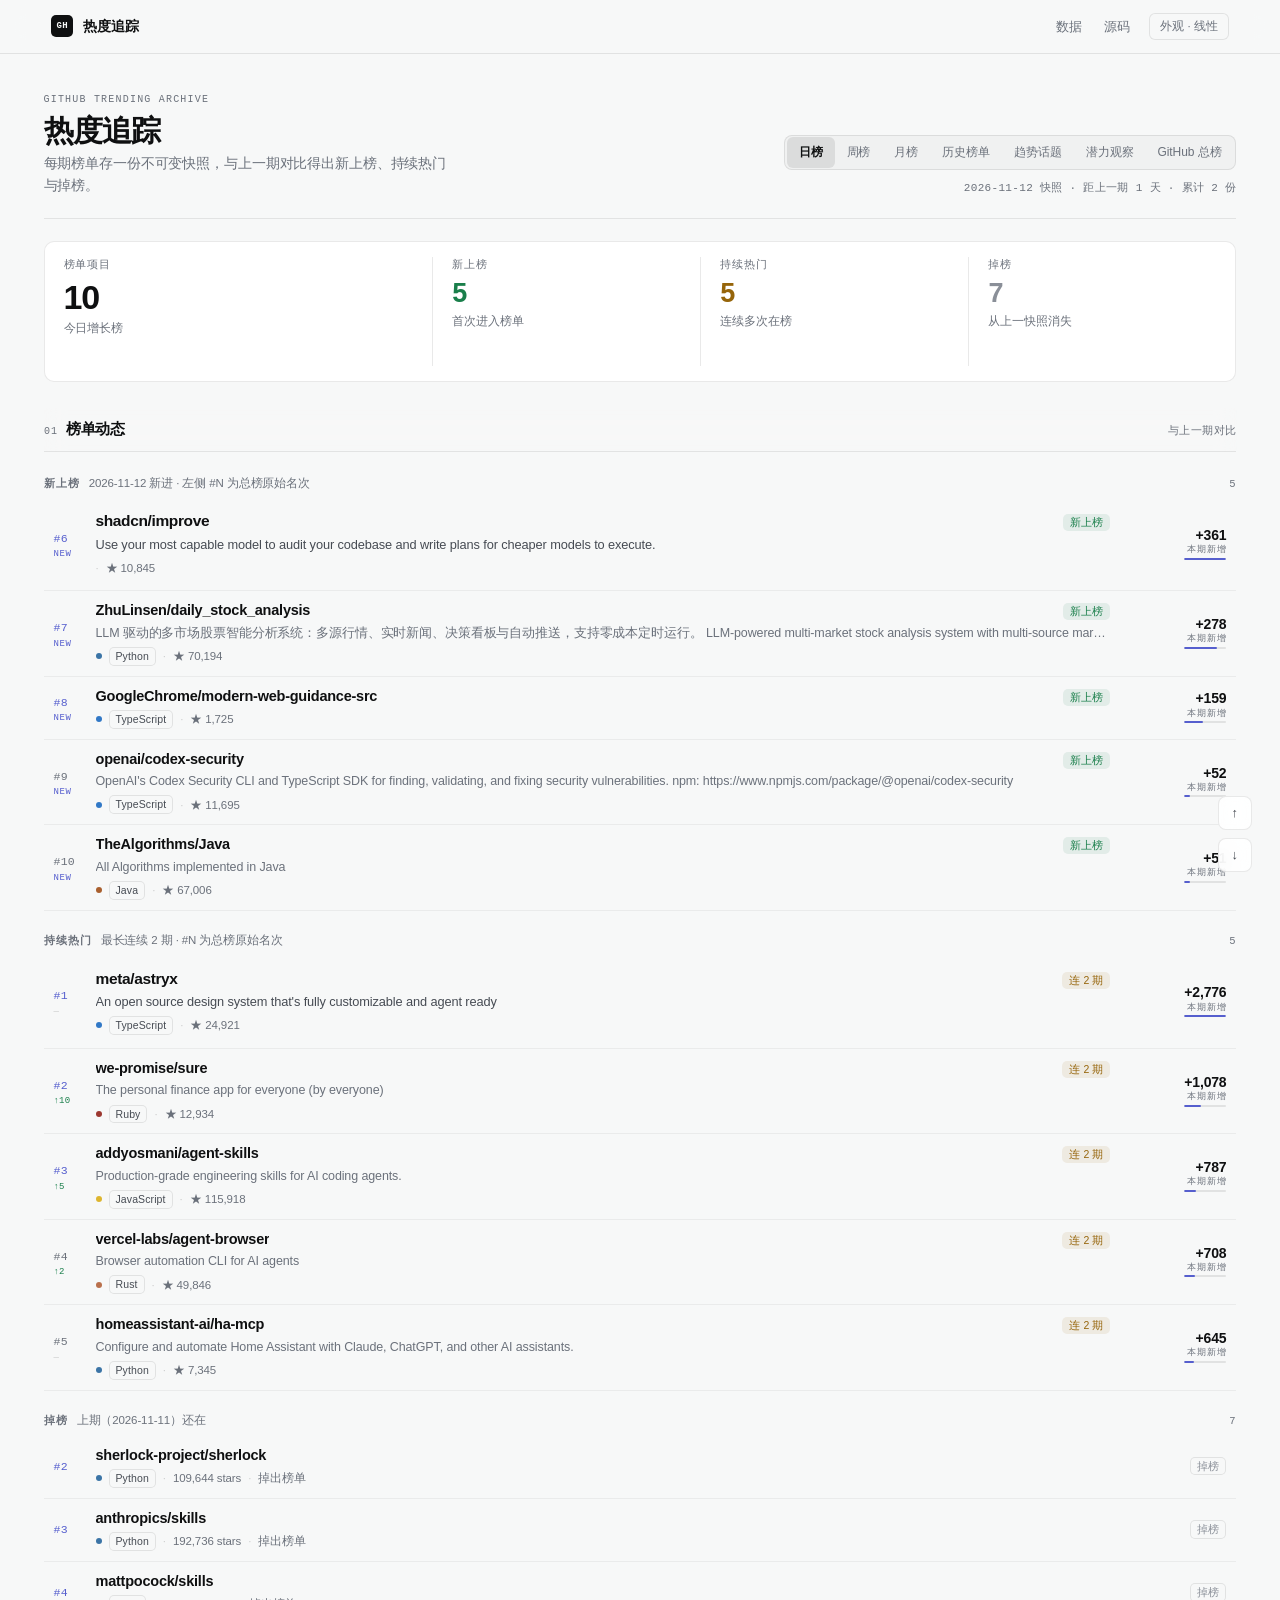
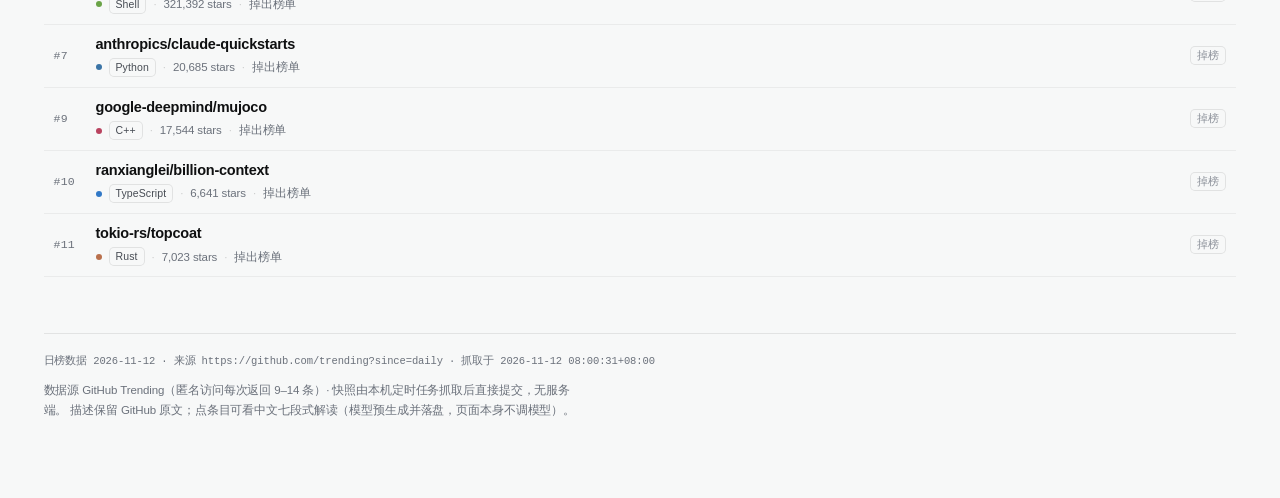
==== commit b72e7eae: "feat(ui): 方向A 密排榜单行——名次列加涨跌(↑N/↓N/NEW)、右侧本期新增大字差值+增量条、描述压一行，行高 103→85px；潜力分移到右列" ====
--- a/index.html
+++ b/index.html
@@ -5,7 +5,7 @@
 <meta name="viewport" content="width=device-width, initial-scale=1" />
 <title>GitHub 热度追踪 · 榜单归档</title>
 <meta name="description" content="GitHub Trending 每期快照归档：新上榜、持续热门、掉榜，加上话题聚合与潜力观察。" />
-<link rel="stylesheet" href="assets/styles.css?v=22" />
+<link rel="stylesheet" href="assets/styles.css?v=26" />
 </head>
 <body>
 <header class="topbar">
@@ -168,6 +168,6 @@
   <button class="scroll-btn" id="toBottom" type="button" aria-label="回到底部" title="回到底部">&#8595;</button>
 </div>
 
-<script src="assets/app.js?v=17"></script>
+<script src="assets/app.js?v=20"></script>
 </body>
 </html>
--- a/assets/styles.css
+++ b/assets/styles.css
@@ -1234,3 +1234,88 @@
   html[data-skin="linear"] .segmented button { padding: 6px 10px; font-size: 11.5px; }
   html[data-skin="linear"] .kpi:first-child .kpi-value { font-size: 30px; }
 }
+
+/* ════════════════════════════════════════════════════════════
+   条目密排 · 方向 A（2026-11-12）
+   ─ 左：名次 + 名次变化　中：名称行 + 单行描述 + 元信息　右：本期新增
+   ─ 目标行高 72–84px（原来 103px），让列表读起来像榜单而不是博客
+   ════════════════════════════════════════════════════════════ */
+.rank-cell { display: grid; gap: 2px; align-content: center; justify-items: start; }
+.rank-move {
+  font-family: var(--mono); font-size: 9px; font-weight: 500; line-height: 1;
+  letter-spacing: .02em; color: var(--muted); font-variant-numeric: tabular-nums;
+}
+.rank-move--up { color: var(--new); }
+.rank-move--down { color: var(--hot); }
+.rank-move--new { color: var(--accent); letter-spacing: .06em; }
+.rank-move--flat { color: var(--line-strong); }
+
+.name-row { display: flex; align-items: baseline; gap: 8px; min-width: 0; }
+.name-row .name { min-width: 0; overflow: hidden; text-overflow: ellipsis; white-space: nowrap; }
+.flags { display: inline-flex; align-items: center; gap: 4px; flex: none; }
+.flags .badge { font-size: 9.5px; line-height: 15px; padding: 0 6px; }
+
+.delta { display: grid; gap: 3px; justify-items: end; text-align: right; flex: none; }
+.delta-num {
+  font-family: var(--num-font); font-size: 14px; font-weight: 600;
+  letter-spacing: -.012em; font-variant-numeric: tabular-nums; color: var(--ink);
+  line-height: 1.1;
+}
+.delta-num--dim { color: var(--muted); }
+.delta-label {
+  font-family: var(--mono); font-size: 8.5px; letter-spacing: .1em;
+  text-transform: uppercase; color: var(--muted); line-height: 1;
+}
+.delta .gain-bar { width: 66px; }
+
+/* 描述压到一行（首条两行），这是行高从 103px 降到 ~80px 的关键 */
+.desc { -webkit-line-clamp: 1; }
+.item--lead .desc { -webkit-line-clamp: 2; }
+
+html[data-skin="linear"] .item {
+  grid-template-columns: 30px minmax(0, 1fr) 104px;
+  align-items: center;
+  gap: 12px;
+  padding: 9px 10px 10px;
+}
+html[data-skin="linear"] .item-main { gap: 3px; }
+html[data-skin="linear"] .item--lead { padding-top: 12px; padding-bottom: 13px; }
+html[data-skin="linear"] .item--lead .name { font-size: 15.5px; }
+html[data-skin="linear"] .item--lead::after { display: none; }
+html[data-skin="linear"] .rank-cell .rank { font-size: 11.5px; }
+html[data-skin="linear"] .flags .badge { box-shadow: none; }
+
+/* 历史榜单 / GitHub 总榜：右侧是 star 总数，列宽对齐差值列 */
+html[data-skin="linear"] .item > .stars-count { width: 104px; }
+html[data-skin="linear"] .item > .badge { justify-self: end; }
+
+@media (max-width: 820px) {
+  .item, html[data-skin="linear"] .item {
+    grid-template-columns: 26px minmax(0, 1fr);
+    align-items: start;
+  }
+  .item > .delta, .item > .stars-count,
+  html[data-skin="linear"] .item > .stars-count {
+    grid-column: 2; justify-items: start; justify-self: start;
+    text-align: left; width: auto;
+  }
+  .delta { display: flex; align-items: baseline; gap: 7px; margin-top: 2px; }
+  .delta .gain-bar { width: 52px; order: 3; }
+  .delta-label { font-size: 9px; }
+  .name-row .name { white-space: normal; }
+  .item > .badge { grid-column: 2; justify-self: start; }
+}
+
+@media (max-width: 560px) {
+  /* 手机上描述最多两行，避免行高飙到 140px+ */
+  .desc, .item--lead .desc { -webkit-line-clamp: 2; }
+  html[data-skin="linear"] .item { padding: 8px 8px 9px; }
+}
+
+@media (max-width: 820px) {
+  /* 手机上右列差值折到第二行，行间距收紧 */
+  .item, html[data-skin="linear"] .item { row-gap: 3px; }
+}
+
+/* 潜力观察右侧评分、掉榜右侧标签：贴齐列尾 */
+.item > .score, .item > .badge { justify-self: end; }
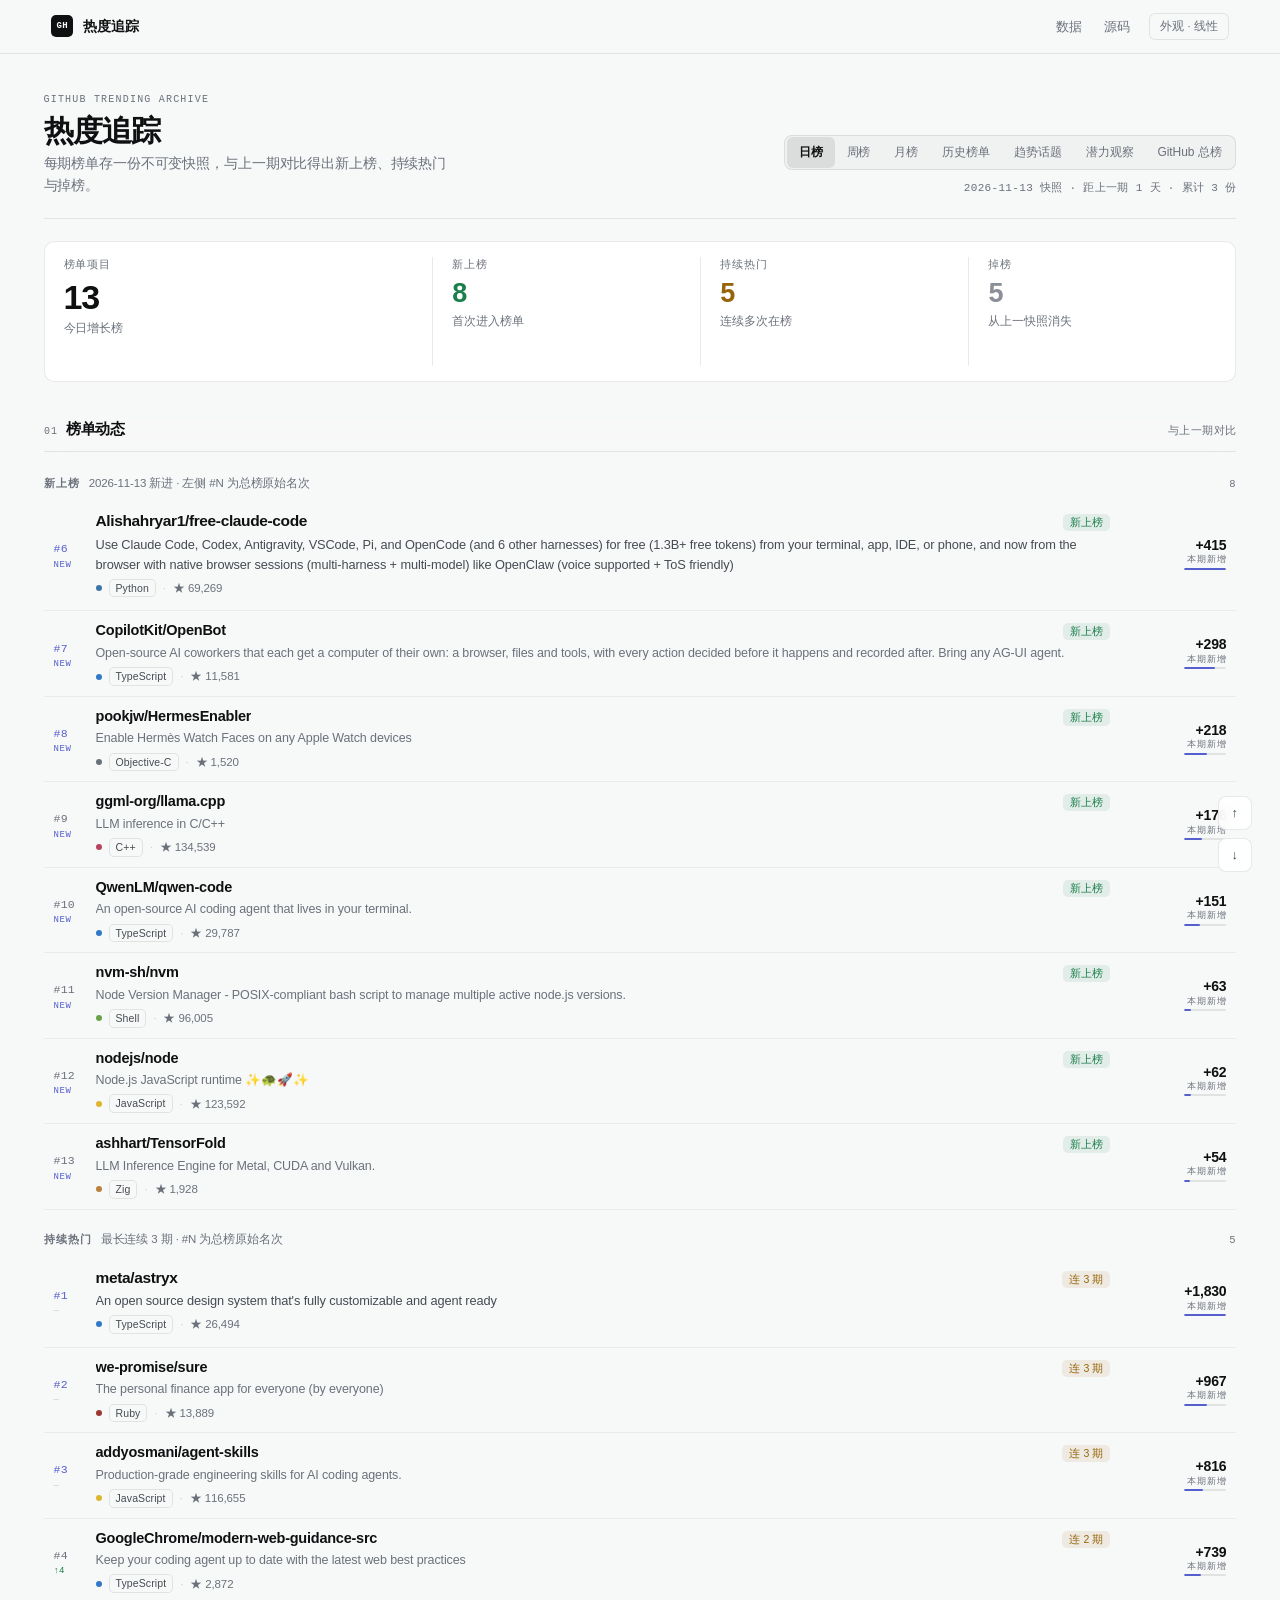
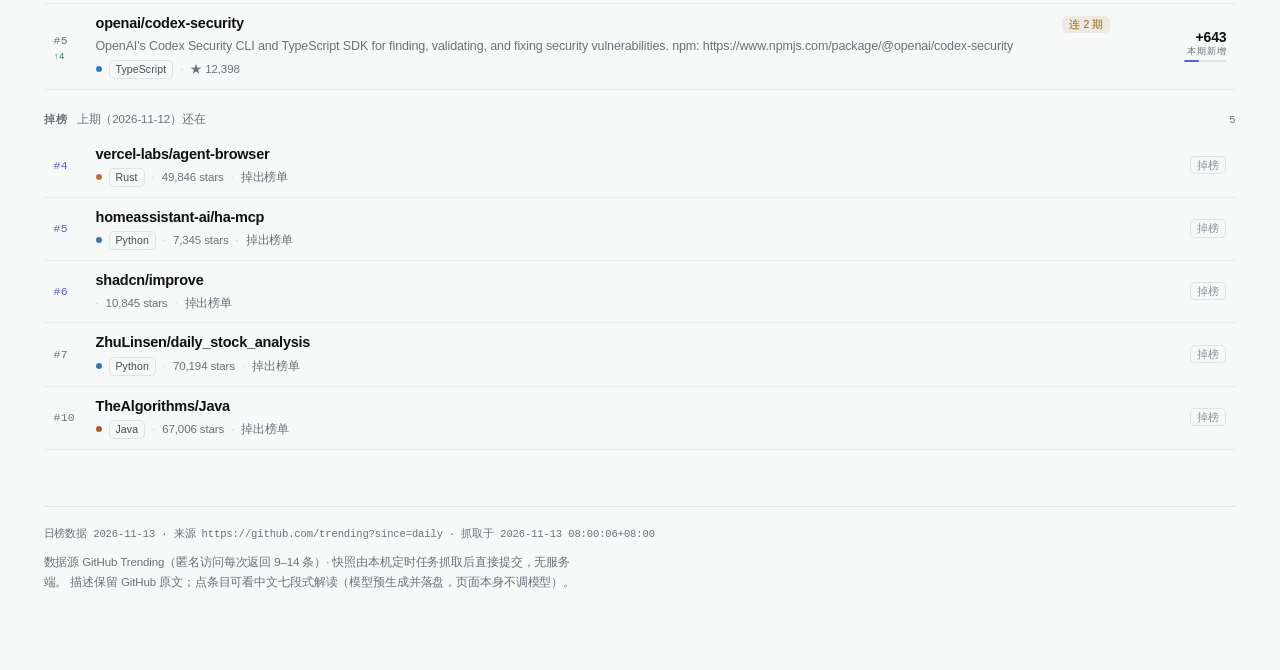
==== commit 222c2b4c: "feat(ui): GitHub 总榜改逐页串行拉取——每页 100 条到手就先上屏，首屏 7s 可见（原并行 3 页需等全部完成约 18s） - loadGithub 从 Promise.allSe" ====
--- a/index.html
+++ b/index.html
@@ -5,7 +5,7 @@
 <meta name="viewport" content="width=device-width, initial-scale=1" />
 <title>GitHub 热度追踪 · 榜单归档</title>
 <meta name="description" content="GitHub Trending 每期快照归档：新上榜、持续热门、掉榜，加上话题聚合与潜力观察。" />
-<link rel="stylesheet" href="assets/styles.css?v=26" />
+<link rel="stylesheet" href="assets/styles.css?v=27" />
 </head>
 <body>
 <header class="topbar">
@@ -168,6 +168,6 @@
   <button class="scroll-btn" id="toBottom" type="button" aria-label="回到底部" title="回到底部">&#8595;</button>
 </div>
 
-<script src="assets/app.js?v=20"></script>
+<script src="assets/app.js?v=22"></script>
 </body>
 </html>
--- a/assets/styles.css
+++ b/assets/styles.css
@@ -1319,3 +1319,76 @@
 
 /* 潜力观察右侧评分、掉榜右侧标签：贴齐列尾 */
 .item > .score, .item > .badge { justify-self: end; }
+
+/* ════════ 话题行可点 → 话题抽屉 ════════ */
+/* 上半区整块是 button（.topic-main），chip 在按钮外，不做嵌套按钮 */
+.topic-main {
+  display: grid; gap: 7px; width: 100%;
+  padding: 0; margin: 0;
+  appearance: none; -webkit-appearance: none;
+  border: 0; background: transparent; color: inherit; font: inherit;
+  text-align: left; cursor: pointer;
+  border-radius: 8px;
+  transition: color .16s ease;
+}
+.topic-main:hover .topic-name { color: var(--accent); }
+.topic-main:focus-visible {
+  outline: 2px solid var(--accent); outline-offset: 6px;
+}
+.topic-right { display: flex; align-items: baseline; gap: 7px; flex: none; }
+.topic-go {
+  font-size: 15px; line-height: 1; color: var(--line-strong);
+  transition: transform .16s ease, color .16s ease;
+}
+.topic-main:hover .topic-go { color: var(--accent); transform: translateX(2px); }
+
+/* 话题抽屉：语言分布 + 全部项目清单 */
+.topic-langs { display: flex; flex-wrap: wrap; gap: 6px; margin: 2px 0 4px; }
+.topic-lang {
+  display: inline-flex; align-items: center; gap: 6px;
+  padding: 4px 10px; border-radius: 999px;
+  box-shadow: var(--ring);
+  font-size: 11.5px; color: var(--ink-2);
+}
+.topic-lang-name { font-weight: 500; }
+.topic-lang-n {
+  font-family: var(--mono); font-size: 10.5px; color: var(--muted);
+  font-variant-numeric: tabular-nums;
+}
+.topic-drawer-list { list-style: none; margin: 10px 0 0; padding: 0; display: grid; gap: 1px; }
+.topic-drawer-item {
+  display: grid; grid-template-columns: 22px minmax(0, 1fr) auto;
+  align-items: center; gap: 10px;
+  padding: 8px 10px; margin: 0 -10px;
+  border-radius: 7px; cursor: pointer;
+  transition: background .16s ease;
+}
+.topic-drawer-item:hover { background: var(--line-soft); }
+.topic-drawer-item:focus-visible { outline: 2px solid var(--accent); outline-offset: -2px; }
+.tdr-rank {
+  font-family: var(--mono); font-size: 10.5px; color: var(--muted);
+  font-variant-numeric: tabular-nums; text-align: right;
+}
+.tdr-mid { min-width: 0; }
+.tdr-name-row { display: flex; align-items: center; gap: 7px; min-width: 0; }
+.tdr-name {
+  font-family: var(--mono); font-size: 12.5px; color: var(--ink);
+  white-space: nowrap; overflow: hidden; text-overflow: ellipsis;
+}
+.tdr-lang { flex: none; font-size: 10.5px; }
+.tdr-periods {
+  flex: none; font-size: 10px; letter-spacing: .04em; color: var(--muted);
+}
+.tdr-desc {
+  margin: 2px 0 0; font-size: 11.5px; line-height: 1.5; color: var(--muted);
+  display: -webkit-box; -webkit-line-clamp: 1; -webkit-box-orient: vertical; overflow: hidden;
+}
+.tdr-delta {
+  font-family: var(--mono); font-size: 12px; font-weight: 600; color: var(--accent);
+  font-variant-numeric: tabular-nums; white-space: nowrap;
+}
+@media (max-width: 560px) {
+  .topic-drawer-item { grid-template-columns: 18px minmax(0, 1fr) auto; gap: 8px; padding: 8px 8px; margin: 0 -8px; }
+  .tdr-desc { -webkit-line-clamp: 2; }
+  .topic-lang { padding: 4px 9px; font-size: 11px; }
+}
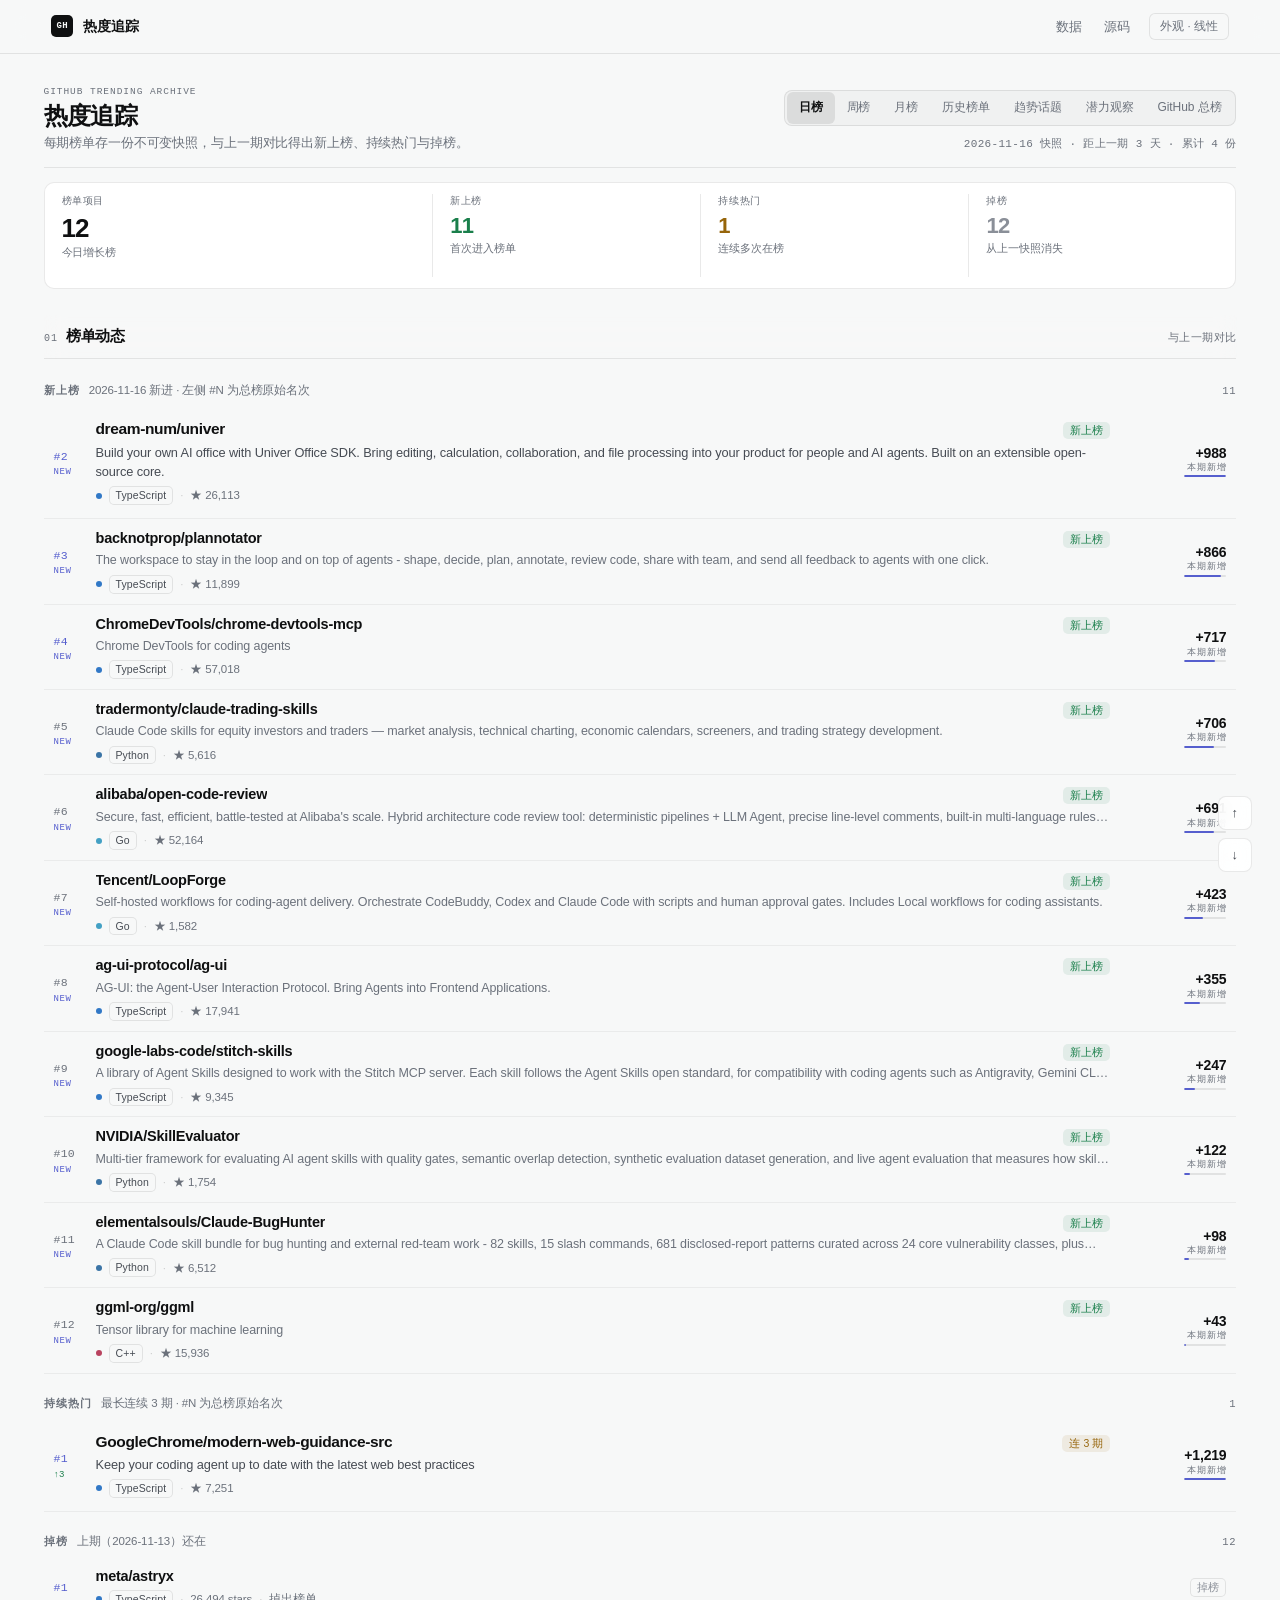
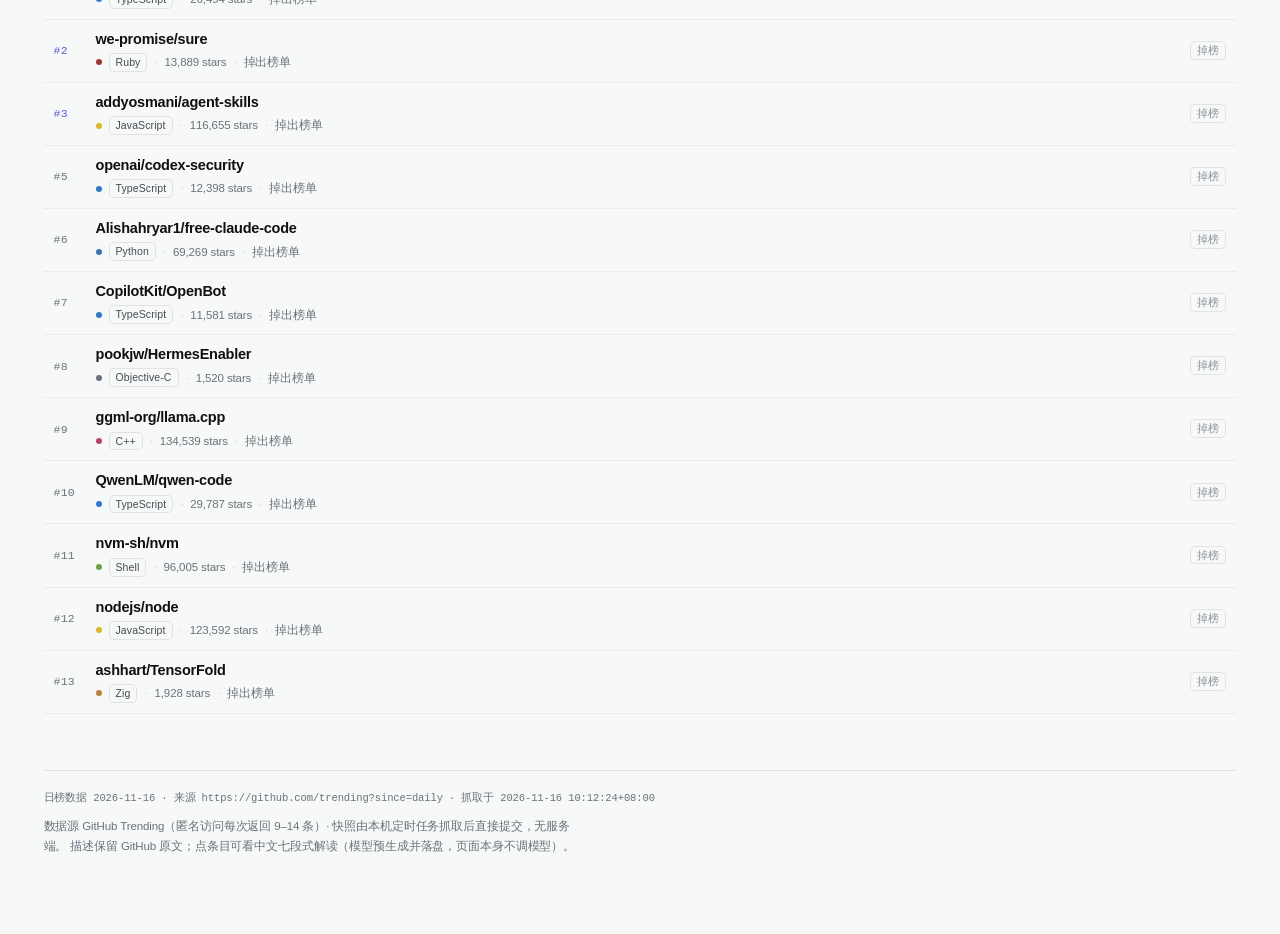
==== commit 28979c14: "style(page): 压扁页头与 KPI 账条，首屏多出 93px 给榜单 用户反馈「标题可以小一些，减少些画面的占用」。按实测数据逐项收紧 （1440×900，linear 皮肤）：  | 项 " ====
--- a/index.html
+++ b/index.html
@@ -5,7 +5,7 @@
 <meta name="viewport" content="width=device-width, initial-scale=1" />
 <title>GitHub 热度追踪 · 榜单归档</title>
 <meta name="description" content="GitHub Trending 每期快照归档：新上榜、持续热门、掉榜，加上话题聚合与潜力观察。" />
-<link rel="stylesheet" href="assets/styles.css?v=27" />
+<link rel="stylesheet" href="assets/styles.css?v=28" />
 </head>
 <body>
 <header class="topbar">
--- a/assets/styles.css
+++ b/assets/styles.css
@@ -1036,18 +1036,20 @@
 }
 
 /* ── 页头 ── */
-html[data-skin="linear"] .shell { max-width: 1320px; padding: 38px max(24px, 3.4vw) 78px; }
+html[data-skin="linear"] .shell { max-width: 1320px; padding: 30px max(24px, 3.4vw) 78px; }
 html[data-skin="linear"] .console-head {
-  align-items: flex-end; gap: 22px; padding-bottom: 20px;
+  align-items: flex-end; gap: 20px; padding-bottom: 14px;
   border-bottom: 1px solid var(--line);
 }
-html[data-skin="linear"] .console-title { gap: 6px; }
-html[data-skin="linear"] .eyebrow { font-size: 10px; letter-spacing: .12em; font-weight: 500; }
+html[data-skin="linear"] .console-title { gap: 4px; }
+html[data-skin="linear"] .eyebrow { font-size: 9.5px; letter-spacing: .1em; font-weight: 500; }
 html[data-skin="linear"] .console-title h1 {
-  font-size: var(--h1-size); font-weight: 600; letter-spacing: -.03em; line-height: 1.1;
+  /* 2026-11-16 用户要求「标题小一些、少占画面」：30px → 24px */
+  font-size: 24px; font-weight: 600; letter-spacing: -.026em; line-height: 1.08;
 }
 html[data-skin="linear"] .console-lede {
-  font-size: 13.5px; line-height: 1.65; color: var(--muted); max-width: 54ch;
+  /* 放开 max-width：13.5px/54ch 时这句话会折成两行，白占 22px */
+  font-size: 12.5px; line-height: 1.6; color: var(--muted); max-width: none;
 }
 
 /* ── 分段控件：Linear 式低调胶囊 ── */
@@ -1065,19 +1067,24 @@
 
 /* ── KPI ── */
 html[data-skin="linear"] .kpis {
-  margin-top: 22px; border-radius: var(--kpi-radius);
+  margin-top: 14px; border-radius: var(--kpi-radius);
   background: var(--panel); box-shadow: inset 0 0 0 1px var(--line);
-}
-html[data-skin="linear"] .kpi { padding: 16px 20px 18px; }
-html[data-skin="linear"] .kpi + .kpi::before { background: var(--line); top: 16px; bottom: 16px; }
+  /* 必须等于内容自然高度：加载态只有骨架没有内容，靠它撑住，否则页面会跳 */
+  min-height: 107px;
+}
+html[data-skin="linear"] .kpi { padding: 12px 18px 13px; }
+html[data-skin="linear"] .kpi + .kpi::before { background: var(--line); top: 12px; bottom: 12px; }
 html[data-skin="linear"] .kpi-label {
-  font-size: 10.5px; font-weight: 500; letter-spacing: .07em; color: var(--muted);
+  font-size: 10px; font-weight: 500; letter-spacing: .06em; color: var(--muted);
 }
 html[data-skin="linear"] .kpi-value {
-  margin-top: 7px; font-size: 27px; font-weight: 600; letter-spacing: -.032em;
-}
-html[data-skin="linear"] .kpi:first-child .kpi-value { font-size: 34px; letter-spacing: -.038em; }
-html[data-skin="linear"] .kpi-hint { font-size: 11.5px; }
+  margin-top: 5px; font-size: 22px; font-weight: 600; letter-spacing: -.03em;
+}
+html[data-skin="linear"] .kpi:first-child .kpi-value { font-size: 26px; letter-spacing: -.034em; }
+html[data-skin="linear"] .kpi-hint {
+  margin-top: 3px; font-size: 11px; color: var(--muted);
+  line-height: 16px; min-height: 32px; max-height: 32px;
+}
 
 /* ── 区块与条目 ── */
 html[data-skin="linear"] .board-grid { margin-top: 26px; }
@@ -1228,11 +1235,19 @@
   box-shadow: inset 0 0 0 1px var(--line-strong);
 }
 
+@media (max-width: 820px) {
+  /* 2×2 布局：min-height 必须跟着变成两行的高度，否则加载态（空骨架）会矮 100px → 页面跳动 */
+  html[data-skin="linear"] .kpis { min-height: 212px; }
+  html[data-skin="linear"] .console-lede { font-size: 12px; }
+}
+
 @media (max-width: 560px) {
-  html[data-skin="linear"] .shell { padding: 26px 16px 62px; }
-  html[data-skin="linear"] .console-title h1 { font-size: 25px; }
-  html[data-skin="linear"] .segmented button { padding: 6px 10px; font-size: 11.5px; }
-  html[data-skin="linear"] .kpi:first-child .kpi-value { font-size: 30px; }
+  html[data-skin="linear"] .shell { padding: 22px 16px 62px; }
+  html[data-skin="linear"] .console-title h1 { font-size: 20px; }
+  html[data-skin="linear"] .eyebrow { font-size: 9px; }
+  html[data-skin="linear"] .segmented button { padding: 5px 9px; font-size: 11px; }
+  html[data-skin="linear"] .kpi { padding: 11px 14px 12px; }
+  html[data-skin="linear"] .kpi:first-child .kpi-value { font-size: 22px; }
 }
 
 /* ════════════════════════════════════════════════════════════
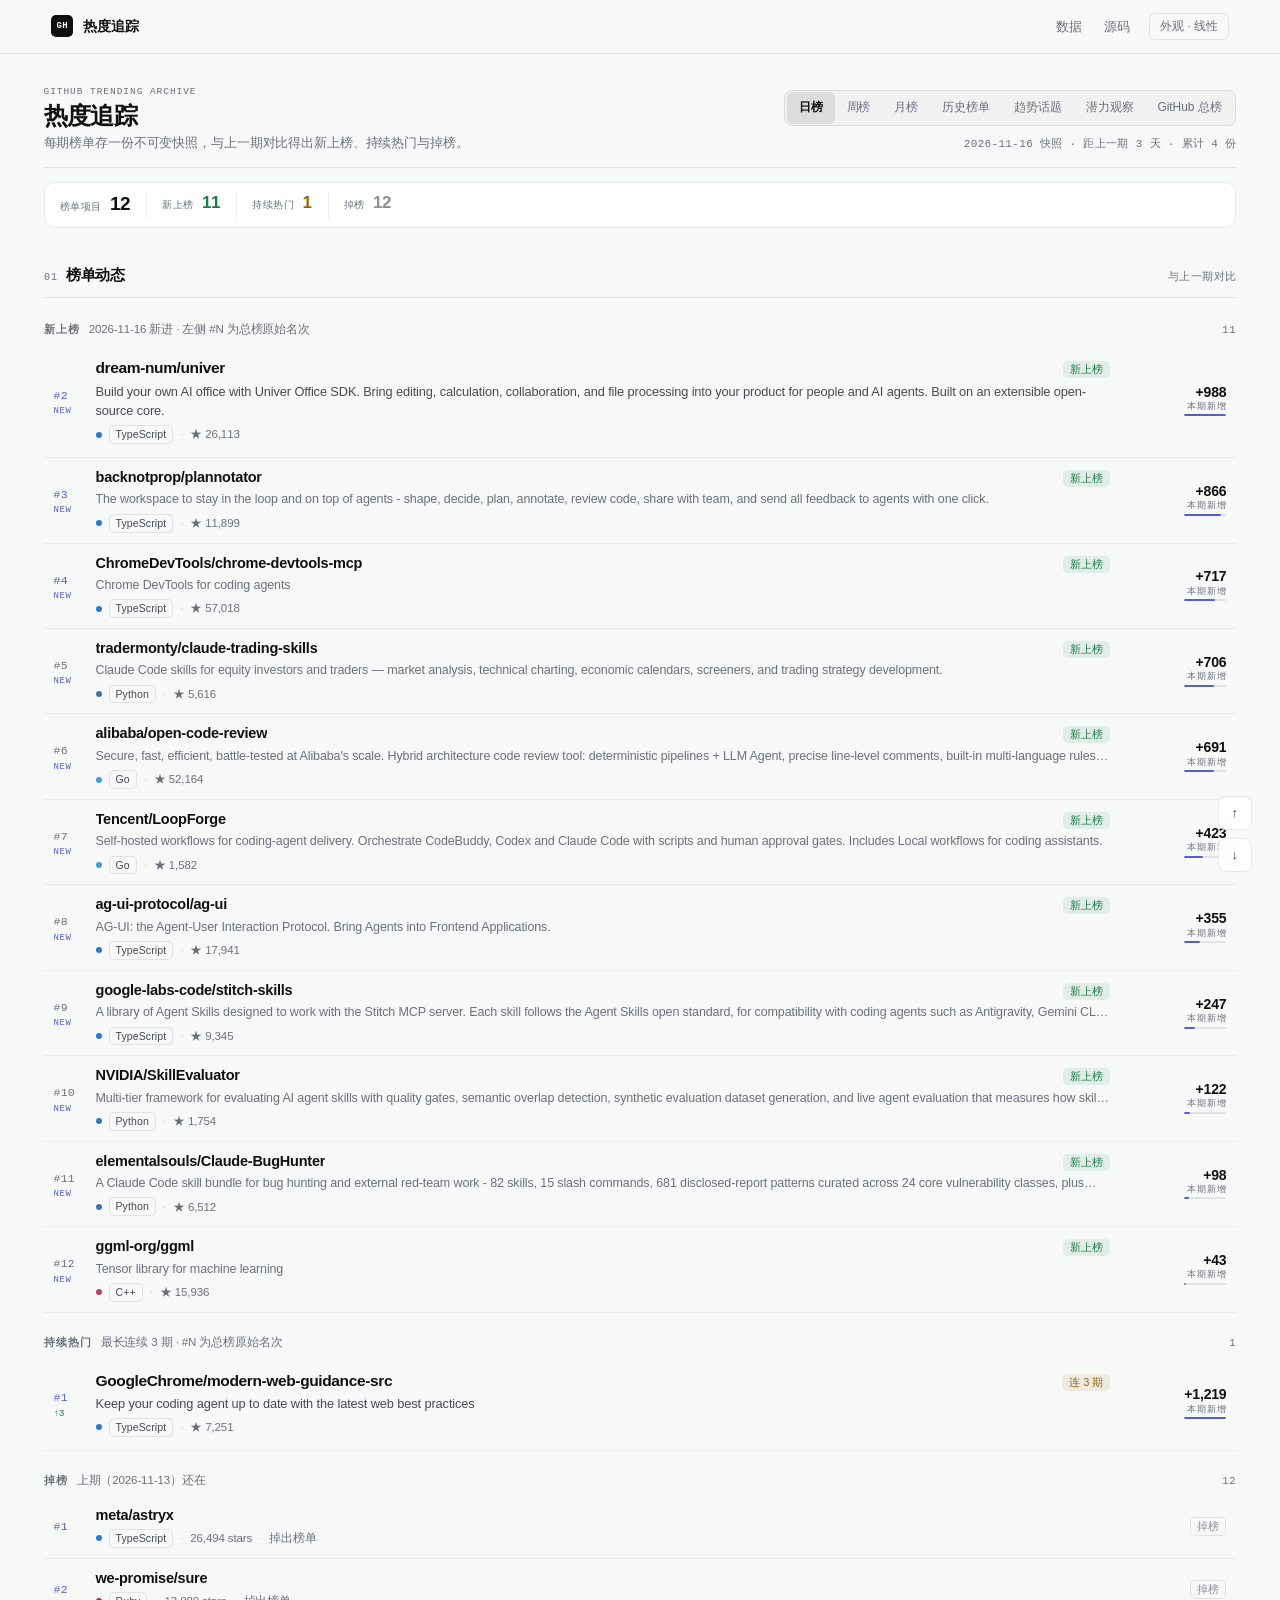
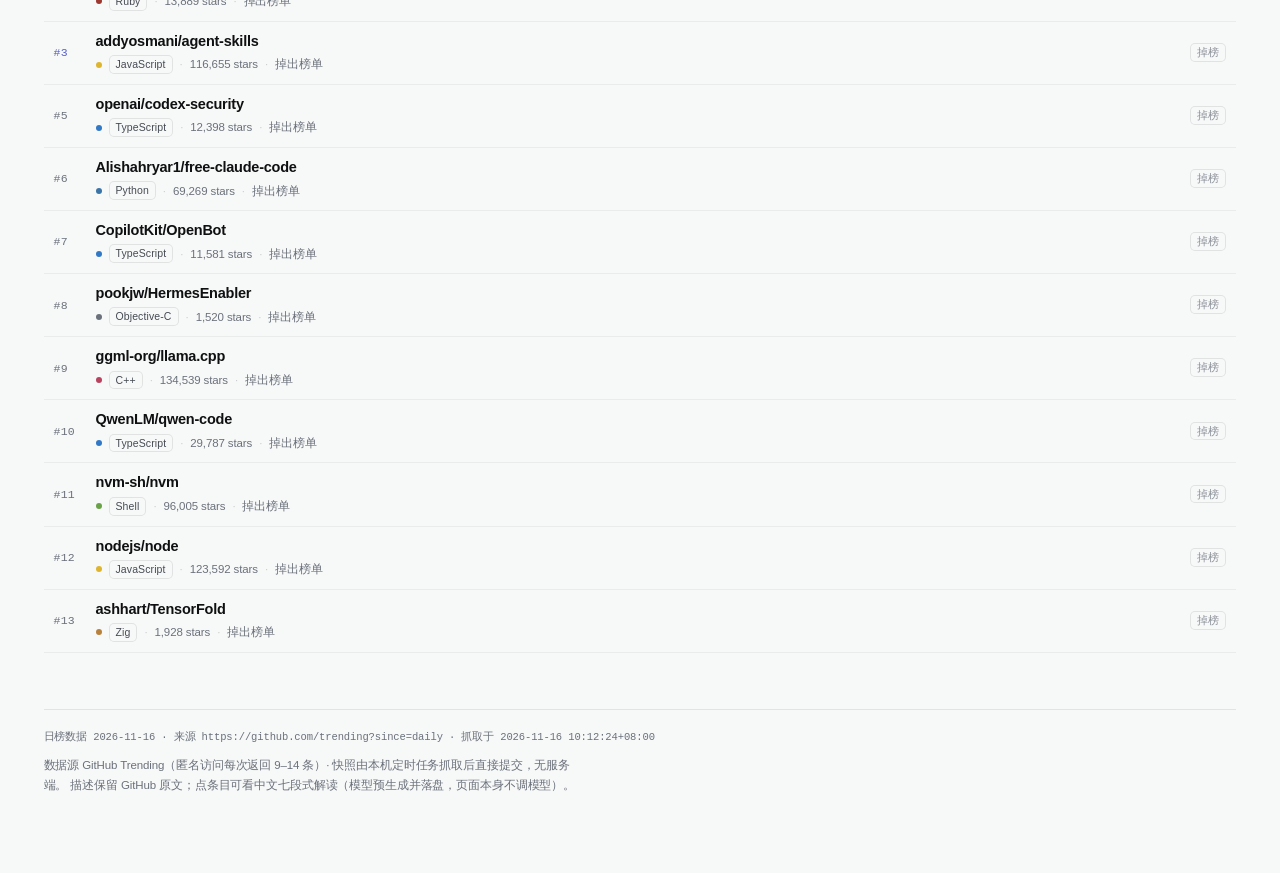
==== commit d3b818c9: "style(kpi): 四格 KPI 收成一条横排账条，首屏再省 61px 用户选定「只把 KPI 四格收成一行文字」（标题保持 24px）。  版式：4 张卡片（标签 + 大头数字 + 两行注解）→" ====
--- a/index.html
+++ b/index.html
@@ -5,7 +5,7 @@
 <meta name="viewport" content="width=device-width, initial-scale=1" />
 <title>GitHub 热度追踪 · 榜单归档</title>
 <meta name="description" content="GitHub Trending 每期快照归档：新上榜、持续热门、掉榜，加上话题聚合与潜力观察。" />
-<link rel="stylesheet" href="assets/styles.css?v=28" />
+<link rel="stylesheet" href="assets/styles.css?v=29" />
 </head>
 <body>
 <header class="topbar">
@@ -168,6 +168,6 @@
   <button class="scroll-btn" id="toBottom" type="button" aria-label="回到底部" title="回到底部">&#8595;</button>
 </div>
 
-<script src="assets/app.js?v=22"></script>
+<script src="assets/app.js?v=30"></script>
 </body>
 </html>
--- a/assets/styles.css
+++ b/assets/styles.css
@@ -1065,26 +1065,33 @@
 }
 html[data-skin="linear"] .segmented button[aria-selected="true"] { color: var(--ink); font-weight: 600; }
 
-/* ── KPI ── */
+/* ── KPI：一条横排账条（2026-11-16 第二轮，用户选「四格收成一行文字」）── */
 html[data-skin="linear"] .kpis {
+  display: flex; flex-wrap: wrap; align-items: stretch;
   margin-top: 14px; border-radius: var(--kpi-radius);
   background: var(--panel); box-shadow: inset 0 0 0 1px var(--line);
   /* 必须等于内容自然高度：加载态只有骨架没有内容，靠它撑住，否则页面会跳 */
-  min-height: 107px;
-}
-html[data-skin="linear"] .kpi { padding: 12px 18px 13px; }
-html[data-skin="linear"] .kpi + .kpi::before { background: var(--line); top: 12px; bottom: 12px; }
+  min-height: 46px;
+  overflow: hidden;
+}
+html[data-skin="linear"] .kpi {
+  display: flex; align-items: baseline; gap: 8px;
+  padding: 11px 16px; min-width: 0; position: relative;
+}
+html[data-skin="linear"] .kpi + .kpi::before {
+  content: ""; position: absolute; left: 0; top: 10px; bottom: 10px; width: 1px;
+  background: var(--line);
+}
 html[data-skin="linear"] .kpi-label {
   font-size: 10px; font-weight: 500; letter-spacing: .06em; color: var(--muted);
 }
 html[data-skin="linear"] .kpi-value {
-  margin-top: 5px; font-size: 22px; font-weight: 600; letter-spacing: -.03em;
-}
-html[data-skin="linear"] .kpi:first-child .kpi-value { font-size: 26px; letter-spacing: -.034em; }
-html[data-skin="linear"] .kpi-hint {
-  margin-top: 3px; font-size: 11px; color: var(--muted);
-  line-height: 16px; min-height: 32px; max-height: 32px;
-}
+  margin-top: 0; font-size: 17px; font-weight: 600; letter-spacing: -.02em;
+  line-height: 1.15;
+}
+html[data-skin="linear"] .kpi:first-child .kpi-value { font-size: 19px; letter-spacing: -.024em; }
+/* 注解不再占版面，改成整格 title 悬浮（JS 里 card.title = hint） */
+html[data-skin="linear"] .kpi-hint { display: none; }
 
 /* ── 区块与条目 ── */
 html[data-skin="linear"] .board-grid { margin-top: 26px; }
@@ -1236,9 +1243,8 @@
 }
 
 @media (max-width: 820px) {
-  /* 2×2 布局：min-height 必须跟着变成两行的高度，否则加载态（空骨架）会矮 100px → 页面跳动 */
-  html[data-skin="linear"] .kpis { min-height: 212px; }
   html[data-skin="linear"] .console-lede { font-size: 12px; }
+  html[data-skin="linear"] .kpi { padding: 10px 12px; }
 }
 
 @media (max-width: 560px) {
@@ -1246,8 +1252,15 @@
   html[data-skin="linear"] .console-title h1 { font-size: 20px; }
   html[data-skin="linear"] .eyebrow { font-size: 9px; }
   html[data-skin="linear"] .segmented button { padding: 5px 9px; font-size: 11px; }
-  html[data-skin="linear"] .kpi { padding: 11px 14px 12px; }
-  html[data-skin="linear"] .kpi:first-child .kpi-value { font-size: 22px; }
+  /* 窄屏固定 2×2：话题 tab 的「新增合计」是六位数，一行放不下会换行 → 高度跳变。
+     固定两列后高度恒定（min-height 必须等于 2 行自然高度）。 */
+  html[data-skin="linear"] .kpis { min-height: 75px; }
+  html[data-skin="linear"] .kpi { flex: 1 0 50%; padding: 9px 11px; gap: 6px; }
+  html[data-skin="linear"] .kpi:nth-child(odd)::before { display: none; }
+  html[data-skin="linear"] .kpi:nth-child(n+3) { box-shadow: inset 0 1px 0 var(--line); }
+  html[data-skin="linear"] .kpi-label { font-size: 9.5px; letter-spacing: .03em; }
+  html[data-skin="linear"] .kpi-value { font-size: 15px; }
+  html[data-skin="linear"] .kpi:first-child .kpi-value { font-size: 16px; }
 }
 
 /* ════════════════════════════════════════════════════════════
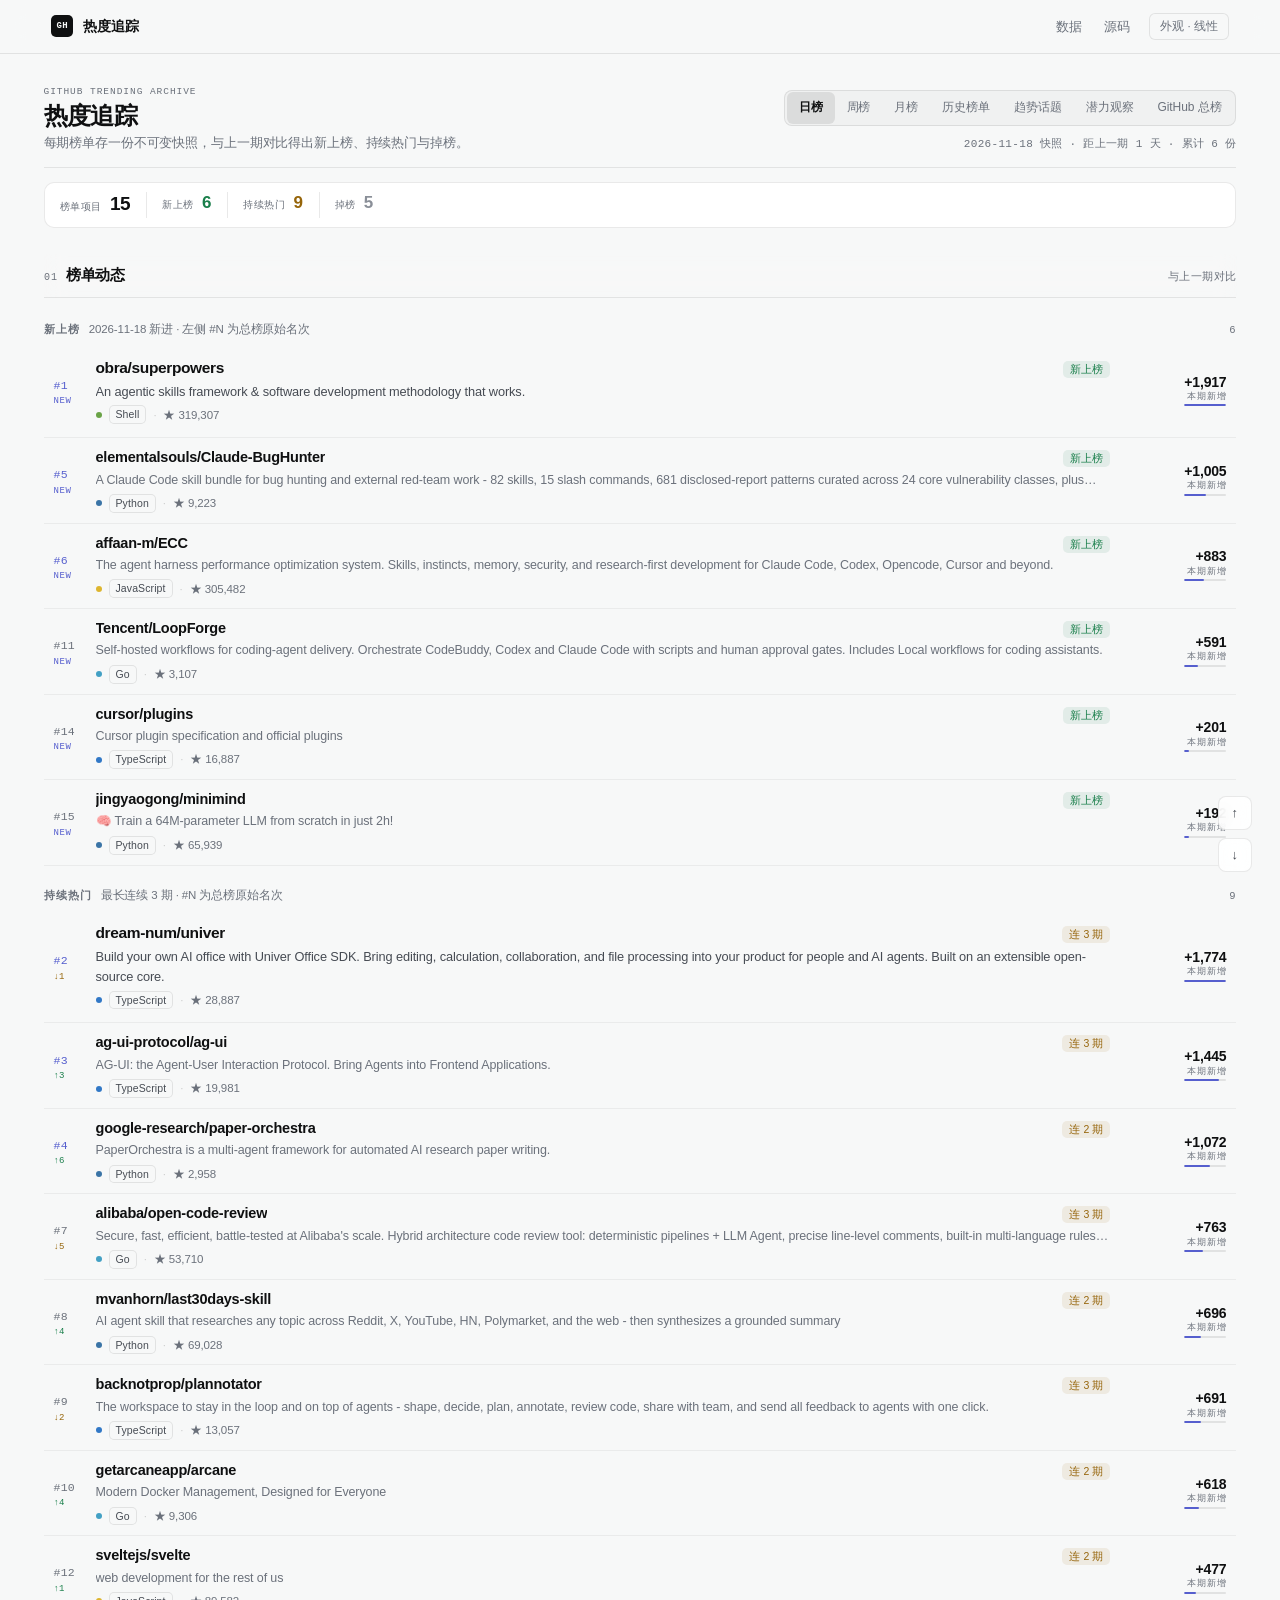
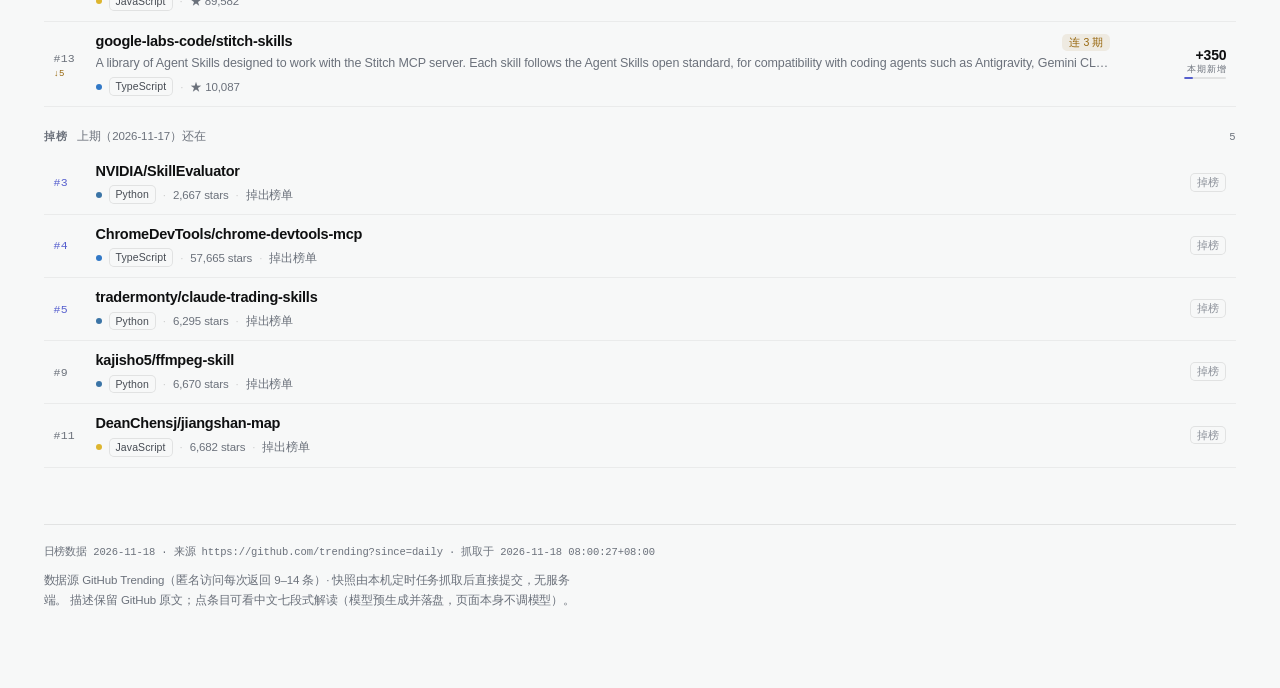
==== commit be4df4dd: "feat(stars): 历史榜单显示实时 star（GraphQL 批量刷新） - scripts/stars.py：一个 GraphQL 请求塞 40 个别名，68 个上榜项目 = 2 个请求、实" ====
--- a/index.html
+++ b/index.html
@@ -5,7 +5,7 @@
 <meta name="viewport" content="width=device-width, initial-scale=1" />
 <title>GitHub 热度追踪 · 榜单归档</title>
 <meta name="description" content="GitHub Trending 每期快照归档：新上榜、持续热门、掉榜，加上话题聚合与潜力观察。" />
-<link rel="stylesheet" href="assets/styles.css?v=29" />
+<link rel="stylesheet" href="assets/styles.css?v=31" />
 </head>
 <body>
 <header class="topbar">
@@ -168,6 +168,6 @@
   <button class="scroll-btn" id="toBottom" type="button" aria-label="回到底部" title="回到底部">&#8595;</button>
 </div>
 
-<script src="assets/app.js?v=30"></script>
+<script src="assets/app.js?v=32"></script>
 </body>
 </html>
--- a/assets/styles.css
+++ b/assets/styles.css
@@ -573,6 +573,13 @@
 .badge--up { background: var(--new-bg); color: var(--new); }
 .badge--down { background: var(--hot-bg); color: var(--hot); }
 .badge--ai { background: var(--accent-soft); color: var(--accent); }
+/* 历史榜单：实时 star 数字用强调色 + 一个弱化小标，避免与快照值抢视觉 */
+.live-star { color: var(--accent); font-variant-numeric: tabular-nums; }
+.badge--live {
+  background: var(--accent-soft); color: var(--accent);
+  font-size: 9.5px; letter-spacing: .04em;
+}
+html[data-skin="linear"] .badge--live { box-shadow: none; }
 .badge--period {
   background: transparent; color: var(--ink-2);
   box-shadow: inset 0 0 0 1px var(--line);
@@ -1264,6 +1271,52 @@
 }
 
 /* ════════════════════════════════════════════════════════════
+   paper 紧凑版（2026-11-16）：与 linear 同款压缩
+   —— 标题 38→28px、描述单行、KPI 四卡收成一条横排账条
+   ════════════════════════════════════════════════════════════ */
+html[data-skin="paper"] .shell { padding: 34px max(26px, 4vw) 88px; }
+html[data-skin="paper"] .console-head { gap: 22px; padding-bottom: 16px; }
+html[data-skin="paper"] .console-title { gap: 5px; }
+html[data-skin="paper"] .console-title h1 { font-size: 28px; letter-spacing: -.03em; line-height: 1.1; }
+html[data-skin="paper"] .console-lede { font-size: 13px; line-height: 1.65; max-width: none; }
+
+html[data-skin="paper"] .kpis {
+  display: flex; flex-wrap: wrap; align-items: stretch;
+  grid-template-columns: none;
+  margin-top: 16px;
+  /* 必须等于内容自然高度：加载态只有骨架没有内容，靠它撑住，否则页面会跳 */
+  min-height: 50px;
+  overflow: hidden;
+}
+html[data-skin="paper"] .kpi { display: flex; align-items: baseline; gap: 8px; padding: 12px 18px; }
+html[data-skin="paper"] .kpi + .kpi::before { top: 11px; bottom: 11px; }
+html[data-skin="paper"] .kpi-label { font-size: 10px; letter-spacing: .12em; }
+html[data-skin="paper"] .kpi-value { margin-top: 0; font-size: 18px; line-height: 1.15; }
+html[data-skin="paper"] .kpi:first-child .kpi-value { font-size: 21px; }
+/* 注解改挂 .kpi 的 title 悬浮，不占版面（与 linear 一致） */
+html[data-skin="paper"] .kpi-hint { display: none; }
+
+@media (max-width: 820px) {
+  html[data-skin="paper"] .kpi + .kpi::before { display: block; }
+  html[data-skin="paper"] .kpi:nth-child(even),
+  html[data-skin="paper"] .kpi:nth-child(n+3) { box-shadow: none; }
+}
+
+@media (max-width: 560px) {
+  html[data-skin="paper"] .shell { padding: 26px 16px 64px; }
+  html[data-skin="paper"] .console-title h1 { font-size: 22px; }
+  html[data-skin="paper"] .console-lede { font-size: 12.5px; }
+  /* 窄屏固定 2×2，高度恒定（同 linear：话题 tab 的六位数会撑爆一行） */
+  html[data-skin="paper"] .kpis { min-height: 78px; }
+  html[data-skin="paper"] .kpi { flex: 1 0 50%; padding: 10px 12px; gap: 6px; }
+  html[data-skin="paper"] .kpi:nth-child(odd)::before { display: none; }
+  html[data-skin="paper"] .kpi:nth-child(n+3) { box-shadow: inset 0 1px 0 var(--line-soft); }
+  html[data-skin="paper"] .kpi-label { font-size: 9.5px; letter-spacing: .06em; }
+  html[data-skin="paper"] .kpi-value,
+  html[data-skin="paper"] .kpi:first-child .kpi-value { font-size: 16px; }
+}
+
+/* ════════════════════════════════════════════════════════════
    条目密排 · 方向 A（2026-11-12）
    ─ 左：名次 + 名次变化　中：名称行 + 单行描述 + 元信息　右：本期新增
    ─ 目标行高 72–84px（原来 103px），让列表读起来像榜单而不是博客
